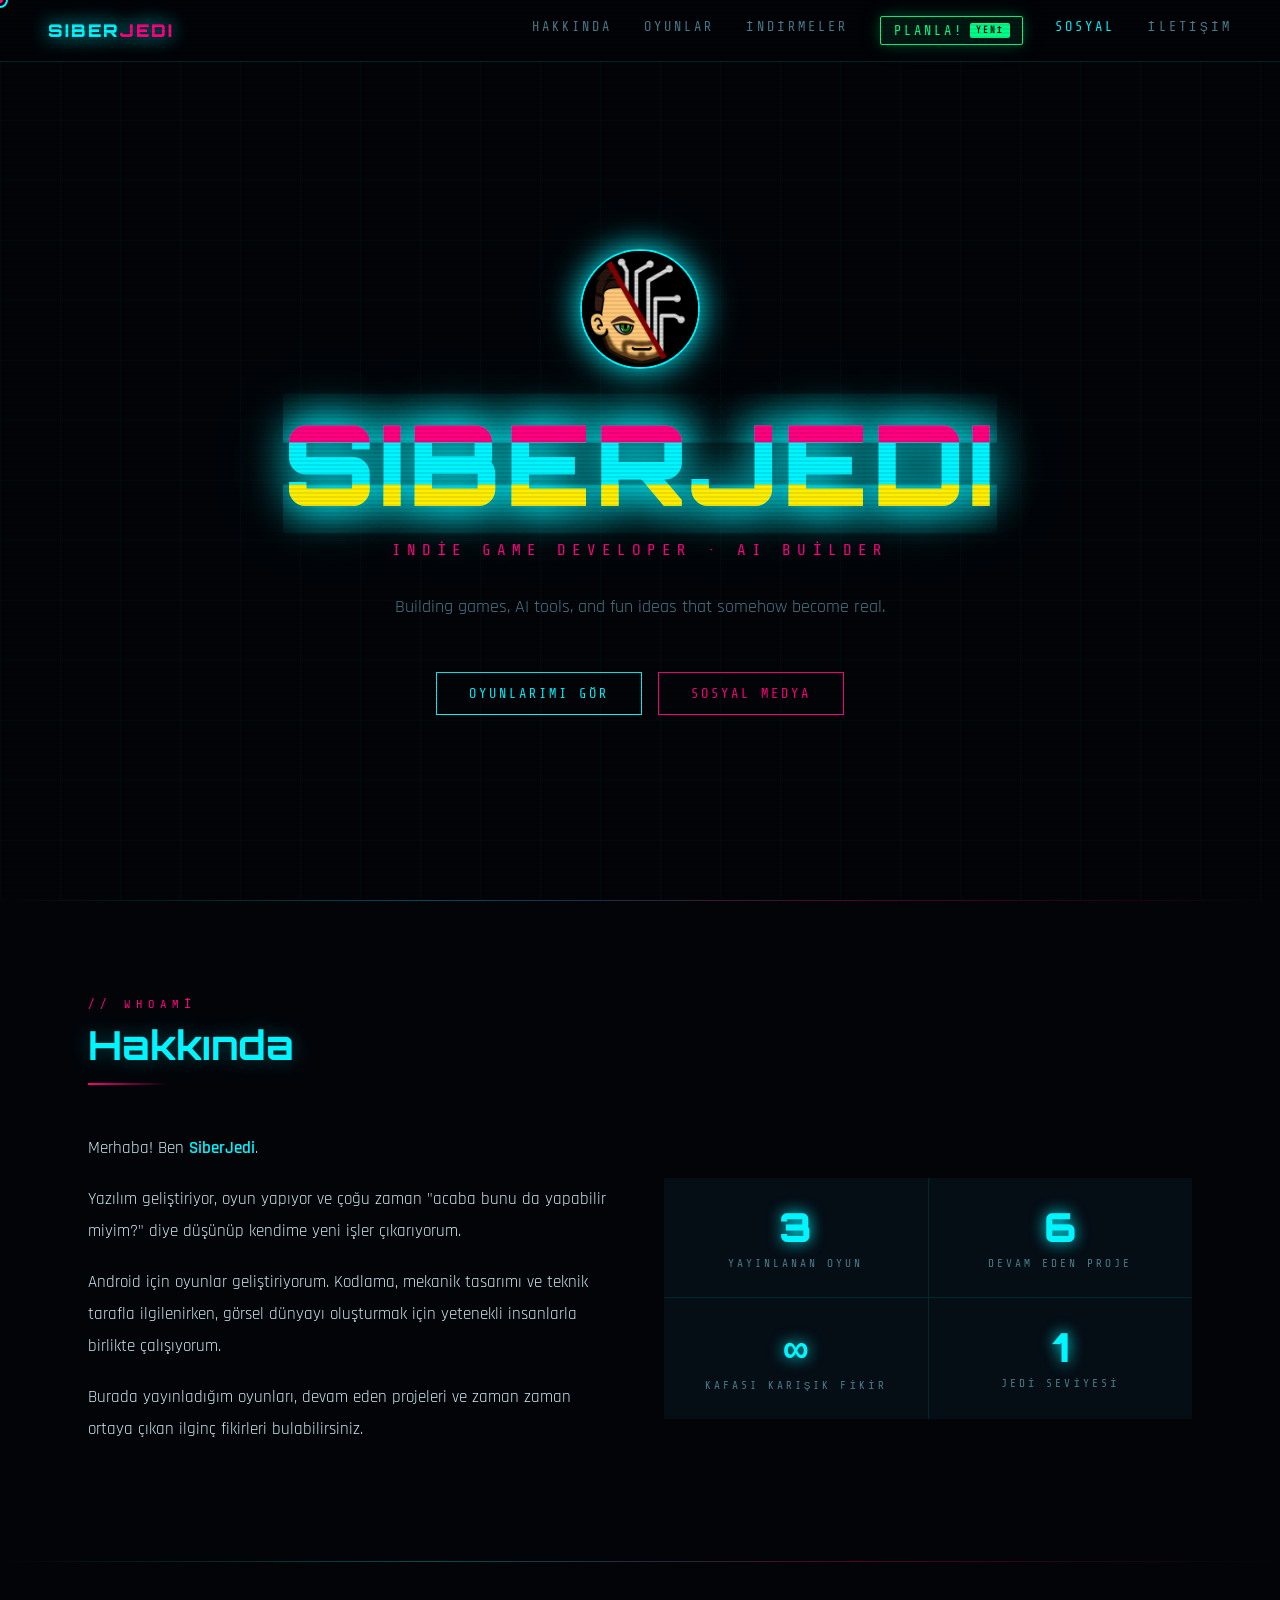
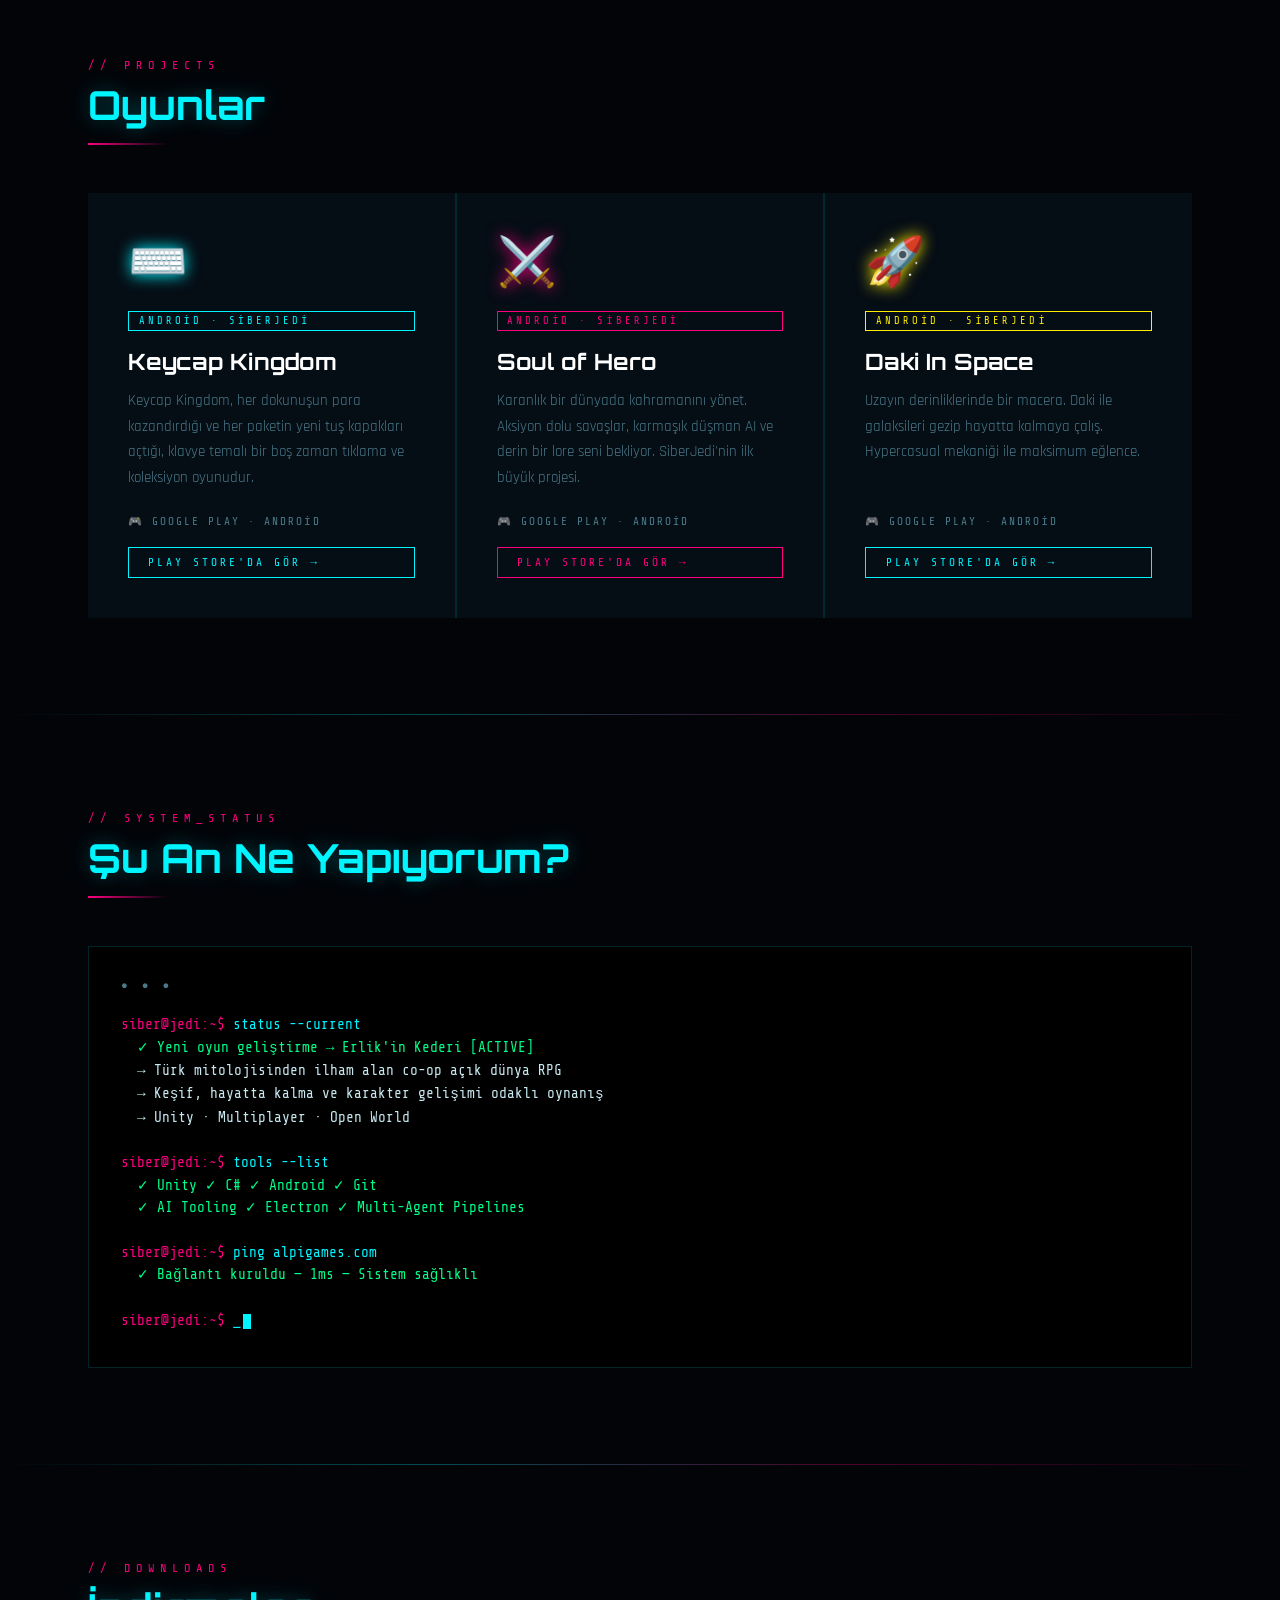
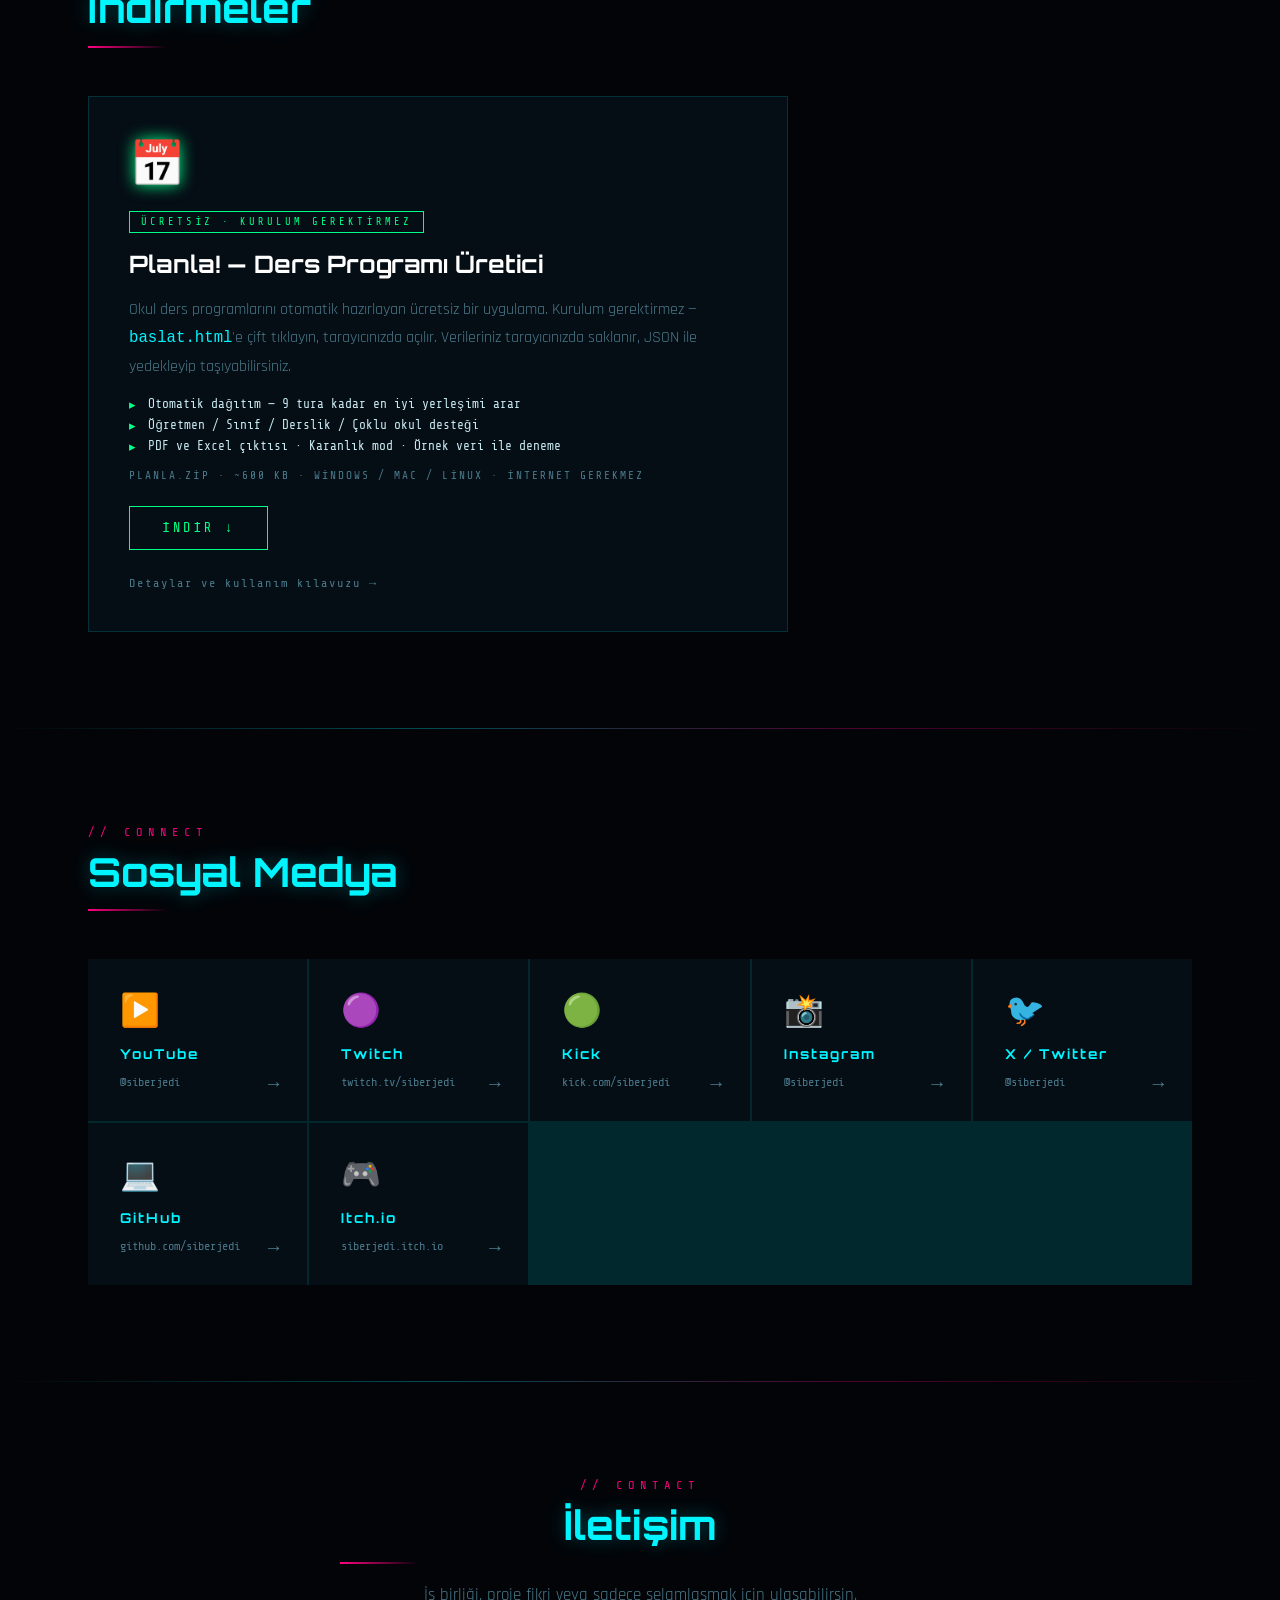
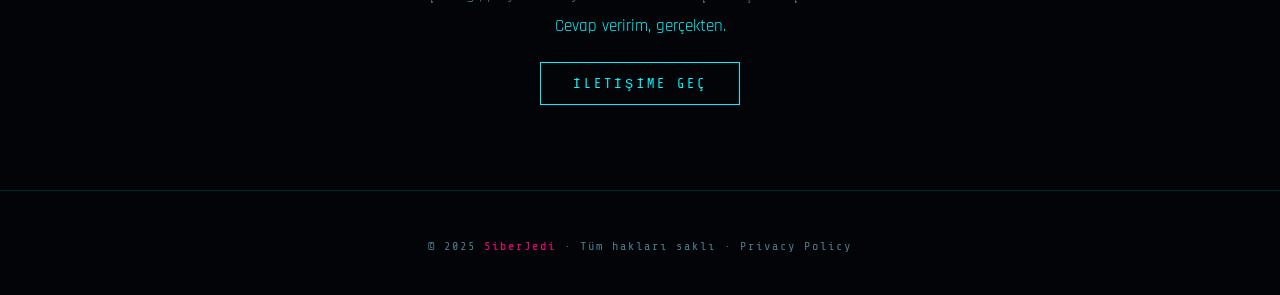
==== index.html @ 93455286 "Highlight Planla in top nav with glowing YENI badge" ====
<!DOCTYPE html>
<html lang="tr">
<head>
<meta charset="UTF-8">
<meta name="viewport" content="width=device-width, initial-scale=1.0">
<meta name="description" content="SiberJedi — Indie Game Developer. Android oyunlar: Keycap Kingdom, Soul of Hero, Daki In Space ve ücretsiz Planla! ders programı aracı. Unity, C# ve AI ile oyun geliştiriyorum.">
<meta name="keywords" content="SiberJedi, indie game dev, Android oyun, Unity, C#, Keycap Kingdom, Soul of Hero, Daki In Space, Planla ders programı, Türk oyun geliştirici">
<meta name="author" content="SiberJedi">
<meta name="robots" content="index, follow">
<meta name="theme-color" content="#020408">
<link rel="canonical" href="https://sj.siberjedi.workers.dev/">
<!-- Open Graph -->
<meta property="og:type" content="website">
<meta property="og:url" content="https://sj.siberjedi.workers.dev/">
<meta property="og:title" content="SiberJedi — Indie Game Dev">
<meta property="og:description" content="Indie oyunlar, AI araçları ve ücretsiz Planla! ders programı — Keycap Kingdom, Soul of Hero, Daki In Space.">
<meta property="og:locale" content="tr_TR">
<meta property="og:site_name" content="SiberJedi">
<!-- Twitter Card -->
<meta name="twitter:card" content="summary">
<meta name="twitter:title" content="SiberJedi — Indie Game Dev">
<meta name="twitter:description" content="Indie oyunlar, AI araçları ve ücretsiz Planla! ders programı.">
<meta name="twitter:creator" content="@siberjedi">
<title>SiberJedi — Indie Game Dev</title>
<script type="application/ld+json">
{
  "@context": "https://schema.org",
  "@type": "Person",
  "name": "SiberJedi",
  "url": "https://sj.siberjedi.workers.dev/",
  "jobTitle": "Indie Game Developer",
  "sameAs": [
    "https://www.youtube.com/@siberjedi",
    "https://x.com/siberjedi",
    "https://github.com/siberjedi",
    "https://siberjedi.itch.io",
    "https://play.google.com/store/apps/dev?id=AlpiGames"
  ]
}
</script>
<script type="application/ld+json">
{
  "@context": "https://schema.org",
  "@type": "ItemList",
  "name": "SiberJedi Oyunları",
  "itemListElement": [
    {"@type": "VideoGame", "position": 1, "name": "Keycap Kingdom", "url": "https://play.google.com/store/apps/details?id=com.SiberJedi.KeycapKingdom", "applicationCategory": "Game", "operatingSystem": "Android"},
    {"@type": "VideoGame", "position": 2, "name": "Soul of Hero", "url": "https://play.google.com/store/apps/details?id=com.AlpiGames.SoulOfHero", "applicationCategory": "Game", "operatingSystem": "Android"},
    {"@type": "VideoGame", "position": 3, "name": "Daki In Space", "url": "https://play.google.com/store/apps/details?id=com.AlpiGames.DakiUzayda", "applicationCategory": "Game", "operatingSystem": "Android"}
  ]
}
</script>
<link rel="icon" type="image/png" href="[data-uri]">
  <link rel="apple-touch-icon" href="[data-uri]">
<link rel="preconnect" href="https://fonts.googleapis.com">
<link href="https://fonts.googleapis.com/css2?family=Rajdhani:wght@300;400;600;700&family=Share+Tech+Mono&family=Orbitron:wght@400;700;900&display=swap" rel="stylesheet">
<style>
  :root {
    --bg: #020408;
    --bg2: #050d15;
    --cyan: #00f5ff;
    --pink: #ff0080;
    --yellow: #ffee00;
    --green: #00ff88;
    --dim: #0a1a2a;
    --border: rgba(0,245,255,0.15);
    --text: #c8e8f0;
    --muted: #4a7a8a;
  }

  .hero-logo {
    width: 120px; height: 120px;
    border-radius: 50%;
    border: 2px solid var(--cyan);
    box-shadow: 0 0 30px var(--cyan), 0 0 60px rgba(0,245,255,0.2);
    margin-bottom: 1.5rem;
    animation: fadeUp 1s 0.2s both;
    object-fit: cover;
  }
  * { margin: 0; padding: 0; box-sizing: border-box; }

  html { scroll-behavior: smooth; }

  body {
    background: var(--bg);
    color: var(--text);
    font-family: 'Rajdhani', sans-serif;
    overflow-x: hidden;
    cursor: none;
  }

  /* Custom cursor */
  #cursor {
    position: fixed;
    width: 16px; height: 16px;
    border: 2px solid var(--cyan);
    border-radius: 50%;
    pointer-events: none;
    z-index: 9999;
    transition: transform 0.1s, border-color 0.2s;
    transform: translate(-50%, -50%);
  }
  #cursor-trail {
    position: fixed;
    width: 6px; height: 6px;
    background: var(--pink);
    border-radius: 50%;
    pointer-events: none;
    z-index: 9998;
    transform: translate(-50%, -50%);
    transition: left 0.12s, top 0.12s;
  }

  /* Scanlines overlay */
  body::before {
    content: '';
    position: fixed;
    inset: 0;
    background: repeating-linear-gradient(
      0deg,
      transparent,
      transparent 2px,
      rgba(0,0,0,0.08) 2px,
      rgba(0,0,0,0.08) 4px
    );
    pointer-events: none;
    z-index: 1000;
  }

  /* Grid background */
  body::after {
    content: '';
    position: fixed;
    inset: 0;
    background-image:
      linear-gradient(rgba(0,245,255,0.03) 1px, transparent 1px),
      linear-gradient(90deg, rgba(0,245,255,0.03) 1px, transparent 1px);
    background-size: 60px 60px;
    pointer-events: none;
    z-index: 0;
  }

  /* NAV */
  nav {
    position: fixed;
    top: 0; left: 0; right: 0;
    z-index: 500;
    display: flex;
    justify-content: space-between;
    align-items: center;
    padding: 1rem 3rem;
    background: rgba(2,4,8,0.85);
    backdrop-filter: blur(12px);
    border-bottom: 1px solid var(--border);
  }
  .nav-logo {
    font-family: 'Orbitron', monospace;
    font-size: 1.1rem;
    font-weight: 900;
    color: var(--cyan);
    text-shadow: 0 0 20px var(--cyan);
    letter-spacing: 2px;
  }
  .nav-logo span { color: var(--pink); }
  .nav-links { display: flex; gap: 2rem; list-style: none; }
  .nav-links a {
    color: var(--muted);
    text-decoration: none;
    font-size: 0.85rem;
    letter-spacing: 3px;
    text-transform: uppercase;
    font-family: 'Share Tech Mono', monospace;
    transition: color 0.2s, text-shadow 0.2s;
  }
  .nav-links a:hover {
    color: var(--cyan);
    text-shadow: 0 0 10px var(--cyan);
  }
  .nav-planla {
    display: inline-flex;
    align-items: center;
    gap: .4rem;
    padding: .35rem .8rem;
    border: 1px solid var(--green);
    background: rgba(0,255,136,0.08);
    color: var(--green) !important;
    box-shadow: 0 0 12px rgba(0,255,136,0.25), 0 0 30px rgba(0,255,136,0.08);
    animation: planlaPulse 2.2s ease-in-out infinite;
    border-radius: 2px;
  }
  .nav-planla:hover {
    background: var(--green);
    color: var(--bg) !important;
    text-shadow: none !important;
    box-shadow: 0 0 20px var(--green);
  }
  .nav-badge {
    font-size: .55rem;
    letter-spacing: 2px;
    background: var(--green);
    color: var(--bg);
    padding: .15rem .35rem;
    border-radius: 2px;
    font-weight: 700;
  }
  @keyframes planlaPulse {
    0%,100% { box-shadow: 0 0 12px rgba(0,255,136,0.25), 0 0 30px rgba(0,255,136,0.08); }
    50% { box-shadow: 0 0 18px rgba(0,255,136,0.45), 0 0 40px rgba(0,255,136,0.15); }
  }

  /* HERO */
  #hero {
    position: relative;
    min-height: 100vh;
    display: flex;
    align-items: center;
    justify-content: center;
    flex-direction: column;
    z-index: 1;
    padding: 6rem 2rem 2rem;
    overflow: hidden;
  }

  .hero-glitch {
    font-family: 'Orbitron', monospace;
    font-size: clamp(3rem, 10vw, 7rem);
    font-weight: 900;
    color: var(--cyan);
    text-shadow: 0 0 40px var(--cyan), 0 0 80px rgba(0,245,255,0.3);
    position: relative;
    letter-spacing: 4px;
    animation: glitch 4s infinite;
  }
  .hero-glitch::before, .hero-glitch::after {
    content: attr(data-text);
    position: absolute;
    top: 0; left: 0;
    width: 100%;
  }
  .hero-glitch::before {
    color: var(--pink);
    animation: glitch-1 4s infinite;
    clip-path: polygon(0 0, 100% 0, 100% 35%, 0 35%);
  }
  .hero-glitch::after {
    color: var(--yellow);
    animation: glitch-2 4s infinite;
    clip-path: polygon(0 65%, 100% 65%, 100% 100%, 0 100%);
  }

  @keyframes glitch {
    0%, 90%, 100% { transform: translate(0); }
    91% { transform: translate(-2px, 1px); }
    93% { transform: translate(2px, -1px); }
    95% { transform: translate(-1px, 2px); }
  }
  @keyframes glitch-1 {
    0%, 89%, 100% { transform: translate(0); opacity: 0; }
    90% { transform: translate(-4px, 0); opacity: 0.7; }
    92% { transform: translate(4px, 0); opacity: 0.5; }
    94% { transform: translate(0); opacity: 0; }
  }
  @keyframes glitch-2 {
    0%, 91%, 100% { transform: translate(0); opacity: 0; }
    92% { transform: translate(3px, 0); opacity: 0.6; }
    94% { transform: translate(-3px, 0); opacity: 0.4; }
    96% { transform: translate(0); opacity: 0; }
  }

  .hero-sub {
    font-family: 'Share Tech Mono', monospace;
    font-size: clamp(0.8rem, 2vw, 1rem);
    color: var(--pink);
    letter-spacing: 6px;
    margin-top: 0.5rem;
    text-transform: uppercase;
    opacity: 0;
    animation: fadeUp 1s 0.5s forwards;
  }

  .hero-desc {
    max-width: 600px;
    text-align: center;
    font-size: 1.1rem;
    color: var(--muted);
    margin-top: 2rem;
    line-height: 1.8;
    opacity: 0;
    animation: fadeUp 1s 0.8s forwards;
  }
  .hero-desc span { color: var(--cyan); }

  .hero-cta {
    margin-top: 3rem;
    display: flex;
    gap: 1rem;
    flex-wrap: wrap;
    justify-content: center;
    opacity: 0;
    animation: fadeUp 1s 1.1s forwards;
  }

  .btn {
    font-family: 'Share Tech Mono', monospace;
    font-size: 0.85rem;
    letter-spacing: 3px;
    text-transform: uppercase;
    padding: 0.8rem 2rem;
    border: 1px solid var(--cyan);
    color: var(--cyan);
    background: transparent;
    text-decoration: none;
    cursor: none;
    position: relative;
    overflow: hidden;
    transition: color 0.3s;
  }
  .btn::before {
    content: '';
    position: absolute;
    inset: 0;
    background: var(--cyan);
    transform: scaleX(0);
    transform-origin: left;
    transition: transform 0.3s;
    z-index: -1;
  }
  .btn:hover::before { transform: scaleX(1); }
  .btn:hover { color: var(--bg); }
  .btn.pink { border-color: var(--pink); color: var(--pink); }
  .btn.pink::before { background: var(--pink); }
  .btn.pink:hover { color: var(--bg); }

  @keyframes fadeUp {
    from { opacity: 0; transform: translateY(20px); }
    to { opacity: 1; transform: translateY(0); }
  }

  /* Floating particles */
  .particles {
    position: absolute;
    inset: 0;
    overflow: hidden;
    z-index: -1;
  }
  .particle {
    position: absolute;
    width: 2px; height: 2px;
    background: var(--cyan);
    border-radius: 50%;
    animation: float linear infinite;
    opacity: 0;
  }
  @keyframes float {
    0% { transform: translateY(100vh) translateX(0); opacity: 0; }
    10% { opacity: 1; }
    90% { opacity: 1; }
    100% { transform: translateY(-10vh) translateX(40px); opacity: 0; }
  }

  /* SECTIONS */
  section {
    position: relative;
    z-index: 1;
    padding: 6rem 3rem;
    max-width: 1200px;
    margin: 0 auto;
  }

  .section-label {
    font-family: 'Share Tech Mono', monospace;
    font-size: 0.75rem;
    letter-spacing: 6px;
    color: var(--pink);
    text-transform: uppercase;
    margin-bottom: 0.5rem;
  }
  .section-title {
    font-family: 'Orbitron', monospace;
    font-size: clamp(1.5rem, 4vw, 2.5rem);
    font-weight: 700;
    color: var(--cyan);
    text-shadow: 0 0 20px rgba(0,245,255,0.3);
    margin-bottom: 3rem;
    position: relative;
  }
  .section-title::after {
    content: '';
    display: block;
    width: 80px;
    height: 2px;
    background: linear-gradient(90deg, var(--pink), transparent);
    margin-top: 0.8rem;
  }

  /* ABOUT */
  .about-grid {
    display: grid;
    grid-template-columns: 1fr 1fr;
    gap: 3rem;
    align-items: center;
  }
  .about-text { font-size: 1.05rem; line-height: 1.9; color: var(--text); }
  .about-text p { margin-bottom: 1.2rem; }
  .about-text .hl { color: var(--cyan); font-weight: 600; }
  .about-text .hl2 { color: var(--pink); }

  .about-stats {
    display: grid;
    grid-template-columns: 1fr 1fr;
    gap: 1px;
    background: var(--border);
  }
  .stat {
    background: var(--bg2);
    padding: 1.5rem;
    text-align: center;
    transition: background 0.3s;
    position: relative;
    overflow: hidden;
  }
  .stat::before {
    content: '';
    position: absolute;
    inset: 0;
    background: linear-gradient(135deg, rgba(0,245,255,0.05), transparent);
    opacity: 0;
    transition: opacity 0.3s;
  }
  .stat:hover { background: var(--dim); }
  .stat:hover::before { opacity: 1; }
  .stat-num {
    font-family: 'Orbitron', monospace;
    font-size: 2.5rem;
    font-weight: 900;
    color: var(--cyan);
    text-shadow: 0 0 15px var(--cyan);
    display: block;
  }
  .stat-label {
    font-family: 'Share Tech Mono', monospace;
    font-size: 0.7rem;
    letter-spacing: 3px;
    color: var(--muted);
    text-transform: uppercase;
    margin-top: 0.3rem;
  }

  /* GAMES */
  .games-grid {
    display: grid;
    grid-template-columns: repeat(auto-fit, minmax(320px, 1fr));
    gap: 2px;
    background: var(--border);
  }
  .game-card {
    background: var(--bg2);
    padding: 2.5rem;
    position: relative;
    overflow: hidden;
    transition: background 0.3s;
    cursor: none;
    display: flex;
    flex-direction: column;
  }
  .game-card::before {
    content: '';
    position: absolute;
    top: 0; left: 0; right: 0;
    height: 2px;
    background: var(--cyan);
    transform: scaleX(0);
    transform-origin: left;
    transition: transform 0.4s;
  }
  .game-card:nth-child(2)::before { background: var(--pink); }
  .game-card:nth-child(3)::before { background: var(--yellow); }
  .game-card:hover { background: var(--dim); }
  .game-card:hover::before { transform: scaleX(1); }

  .game-tag {
    display: inline-block;
    font-family: 'Share Tech Mono', monospace;
    font-size: 0.65rem;
    letter-spacing: 3px;
    padding: 0.2rem 0.6rem;
    border: 1px solid var(--cyan);
    color: var(--cyan);
    text-transform: uppercase;
    margin-bottom: 1rem;
  }
  .game-card:nth-child(2) .game-tag { border-color: var(--pink); color: var(--pink); }
  .game-card:nth-child(3) .game-tag { border-color: var(--yellow); color: var(--yellow); }

  .game-title {
    font-family: 'Orbitron', monospace;
    font-size: 1.4rem;
    font-weight: 700;
    color: #fff;
    margin-bottom: 0.8rem;
  }
  .game-desc { color: var(--muted); line-height: 1.7; font-size: 0.95rem; margin-bottom: 1.5rem; flex: 1; }

  .game-platform {
    font-family: 'Share Tech Mono', monospace;
    font-size: 0.7rem;
    letter-spacing: 2px;
    color: var(--muted);
    text-transform: uppercase;
    display: block;
    margin-bottom: 1.2rem;
  }
  .game-btn {
    display: inline-block;
    font-family: 'Share Tech Mono', monospace;
    font-size: 0.7rem; letter-spacing: 3px;
    text-transform: uppercase;
    padding: 0.5rem 1.2rem;
    border: 1px solid var(--cyan);
    color: var(--cyan); text-decoration: none;
    cursor: none; position: relative; overflow: hidden;
    transition: color 0.3s;
  }
  .game-btn::before {
    content: ''; position: absolute; inset: 0;
    background: var(--cyan);
    transform: scaleX(0); transform-origin: left;
    transition: transform 0.3s; z-index: -1;
  }
  .game-btn:hover::before { transform: scaleX(1); }
  .game-btn:hover { color: var(--bg); }
  .game-card:nth-child(2) .game-btn { border-color: var(--pink); color: var(--pink); }
  .game-card:nth-child(2) .game-btn::before { background: var(--pink); }
  .game-card:nth-child(2) .game-btn:hover { color: var(--bg); }

  .game-icon {
    font-size: 3rem;
    margin-bottom: 1rem;
    display: block;
    filter: drop-shadow(0 0 8px var(--cyan));
  }
  .game-card:nth-child(2) .game-icon { filter: drop-shadow(0 0 8px var(--pink)); }
  .game-card:nth-child(3) .game-icon { filter: drop-shadow(0 0 8px var(--yellow)); }

  /* SOCIAL */
  .social-grid {
    display: grid;
    grid-template-columns: repeat(auto-fit, minmax(200px, 1fr));
    gap: 2px;
    background: var(--border);
  }
  .social-card {
    background: var(--bg2);
    padding: 2rem;
    display: flex;
    flex-direction: column;
    align-items: flex-start;
    gap: 0.8rem;
    transition: background 0.3s, transform 0.2s;
    cursor: none;
    text-decoration: none;
    position: relative;
    overflow: hidden;
  }
  .social-card::after {
    content: '→';
    position: absolute;
    right: 1.5rem; bottom: 1.5rem;
    font-size: 1.2rem;
    color: var(--muted);
    transition: color 0.3s, transform 0.3s;
  }
  .social-card:hover { background: var(--dim); }
  .social-card:hover::after { color: var(--cyan); transform: translate(4px, -4px); }

  .social-icon { font-size: 2rem; }
  .social-name {
    font-family: 'Orbitron', monospace;
    font-size: 0.85rem;
    font-weight: 700;
    color: var(--cyan);
    letter-spacing: 2px;
  }
  .social-handle {
    font-family: 'Share Tech Mono', monospace;
    font-size: 0.75rem;
    color: var(--muted);
  }

  /* TERMINAL SECTION */
  .terminal {
    background: #000;
    border: 1px solid var(--border);
    padding: 2rem;
    font-family: 'Share Tech Mono', monospace;
    font-size: 0.9rem;
    position: relative;
    overflow: hidden;
  }
  .terminal::before {
    content: '● ● ●';
    display: block;
    color: var(--muted);
    margin-bottom: 1.5rem;
    font-size: 0.7rem;
    letter-spacing: 4px;
  }
  .t-line { margin-bottom: 0.4rem; }
  .t-prompt { color: var(--pink); }
  .t-cmd { color: var(--cyan); }
  .t-out { color: var(--text); padding-left: 1rem; }
  .t-out.green { color: var(--green); }
  .t-cursor {
    display: inline-block;
    width: 8px; height: 1em;
    background: var(--cyan);
    vertical-align: middle;
    animation: blink 1s step-end infinite;
    margin-left: 2px;
  }
  @keyframes blink {
    0%, 100% { opacity: 1; }
    50% { opacity: 0; }
  }

  /* FOOTER */
  footer {
    position: relative;
    z-index: 1;
    text-align: center;
    padding: 3rem;
    border-top: 1px solid var(--border);
    font-family: 'Share Tech Mono', monospace;
    font-size: 0.75rem;
    color: var(--muted);
    letter-spacing: 2px;
  }
  footer span { color: var(--pink); }

  /* Responsive */
  @media (max-width: 768px) {
    nav { padding: 1rem 1.5rem; }
    .nav-links { display: none; }
    section { padding: 4rem 1.5rem; }
    .about-grid { grid-template-columns: 1fr; }
    .hero-glitch { letter-spacing: 2px; }
  }

  /* Scroll reveal */
  .reveal {
    opacity: 0;
    transform: translateY(30px);
    transition: opacity 0.7s, transform 0.7s;
  }
  .reveal.visible {
    opacity: 1;
    transform: translateY(0);
  }

  /* Glow line separator */
  .glow-sep {
    width: 100%;
    height: 1px;
    background: linear-gradient(90deg, transparent, var(--cyan), var(--pink), transparent);
    margin: 0;
    opacity: 0.3;
  }
  .hero-logo { width: 120px; height: 120px; border-radius: 50%; border: 2px solid var(--cyan); box-shadow: 0 0 30px var(--cyan), 0 0 60px rgba(0,245,255,0.2); margin-bottom: 1.5rem; animation: fadeUp 1s 0.2s both; }

  /* DOWNLOADS */
  .downloads-grid {
    display: grid;
    gap: 2rem;
    max-width: 700px;
  }
  .download-card {
    background: var(--bg2);
    border: 1px solid var(--border);
    padding: 2.5rem;
    position: relative;
    overflow: hidden;
    display: flex;
    flex-direction: column;
    gap: 1rem;
  }
  .download-card::before {
    content: '';
    position: absolute;
    top: 0; left: 0; right: 0;
    height: 2px;
    background: linear-gradient(90deg, var(--green), var(--cyan));
    transform: scaleX(0);
    transform-origin: left;
    transition: transform 0.4s;
  }
  .download-card:hover::before { transform: scaleX(1); }
  .download-card:hover { background: var(--dim); }
  .download-icon { font-size: 2.8rem; filter: drop-shadow(0 0 8px var(--green)); }
  .download-tag {
    display: inline-block;
    font-family: 'Share Tech Mono', monospace;
    font-size: 0.65rem;
    letter-spacing: 3px;
    padding: 0.25rem 0.7rem;
    border: 1px solid var(--green);
    color: var(--green);
    text-transform: uppercase;
    align-self: flex-start;
  }
  .download-title {
    font-family: 'Orbitron', monospace;
    font-size: 1.5rem;
    font-weight: 700;
    color: #fff;
  }
  .download-desc { color: var(--muted); line-height: 1.8; font-size: 0.98rem; }
  .download-features { list-style: none; display: flex; flex-direction: column; gap: 0.4rem; }
  .download-features li {
    font-family: 'Share Tech Mono', monospace;
    font-size: 0.8rem;
    color: var(--text);
    padding-left: 1.2rem;
    position: relative;
  }
  .download-features li::before {
    content: '▸';
    position: absolute;
    left: 0;
    color: var(--green);
  }
  .download-meta {
    font-family: 'Share Tech Mono', monospace;
    font-size: 0.7rem;
    letter-spacing: 2px;
    color: var(--muted);
    text-transform: uppercase;
  }
  .download-btn {
    align-self: flex-start;
    font-family: 'Share Tech Mono', monospace;
    font-size: 0.85rem;
    letter-spacing: 3px;
    text-transform: uppercase;
    padding: 0.8rem 2rem;
    border: 1px solid var(--green);
    color: var(--green);
    text-decoration: none;
    cursor: none;
    position: relative;
    overflow: hidden;
    transition: color 0.3s;
    z-index: 0;
    margin-top: 0.5rem;
  }
  .download-btn::before {
    content: '';
    position: absolute;
    inset: 0;
    background: var(--green);
    transform: scaleX(0);
    transform-origin: left;
    transition: transform 0.3s;
    z-index: -1;
  }
  .download-btn:hover::before { transform: scaleX(1); }
  .download-btn:hover { color: var(--bg); }
</style>
</head>
<body>

<div id="cursor"></div>
<div id="cursor-trail"></div>

<nav>
  <div class="nav-logo">SIBER<span>JEDI</span></div>
  <ul class="nav-links">
    <li><a href="#hakkinda">Hakkında</a></li>
    <li><a href="#oyunlar">Oyunlar</a></li>
    <li><a href="#indirmeler">İndirmeler</a></li>
    <li><a href="planla.html" class="nav-planla">Planla! <span class="nav-badge">YENİ</span></a></li>
    <li><a href="#sosyal">Sosyal</a></li>
    <li><a href="#iletisim">İletişim</a></li>
  </ul>
</nav>

<div id="hero">
  <div class="particles" id="particles"></div>

  <img src="[data-uri]" class="hero-logo" alt="SiberJedi Logo">
  <h1 class="hero-glitch" data-text="SIBERJEDI">SIBERJEDI</h1>
  <p class="hero-sub">Indie Game Developer · AI Builder</p>
  <p class="hero-desc">
    Building games, AI tools, and fun ideas that somehow become real.
  </p>
  <div class="hero-cta">
    <a href="#oyunlar" class="btn">Oyunlarımı Gör</a>
    <a href="#sosyal" class="btn pink">Sosyal Medya</a>
  </div>
</div>

<div class="glow-sep"></div>

<!-- ABOUT -->
<section id="hakkinda">
  <div class="reveal">
    <p class="section-label">// whoami</p>
    <h2 class="section-title">Hakkında</h2>
  </div>
  <div class="about-grid">
    <div class="about-text reveal">
      <p>Merhaba! Ben <span class="hl">SiberJedi</span>.</p>
      <p>Yazılım geliştiriyor, oyun yapıyor ve çoğu zaman "acaba bunu da yapabilir miyim?" diye düşünüp kendime yeni işler çıkarıyorum.</p>
      <p>Android için oyunlar geliştiriyorum. Kodlama, mekanik tasarımı ve teknik tarafla ilgilenirken, görsel dünyayı oluşturmak için yetenekli insanlarla birlikte çalışıyorum.</p>
      <p>Burada yayınladığım oyunları, devam eden projeleri ve zaman zaman ortaya çıkan ilginç fikirleri bulabilirsiniz.</p>
    </div>
    <div class="about-stats reveal">
      <div class="stat">
        <span class="stat-num">3</span>
        <span class="stat-label">Yayınlanan Oyun</span>
      </div>
      <div class="stat">
        <span class="stat-num">6</span>
        <span class="stat-label">Devam Eden Proje</span>
      </div>
      <div class="stat">
        <span class="stat-num">∞</span>
        <span class="stat-label">Kafası Karışık Fikir</span>
      </div>
      <div class="stat">
        <span class="stat-num">01</span>
        <span class="stat-label">Jedi Seviyesi</span>
      </div>
    </div>
  </div>
</section>

<div class="glow-sep"></div>

<!-- GAMES -->
<section id="oyunlar">
  <div class="reveal">
    <p class="section-label">// projects</p>
    <h2 class="section-title">Oyunlar</h2>
  </div>
  <div class="games-grid reveal">
    <div class="game-card">
      <span class="game-icon">⌨️</span>
      <div class="game-tag">Android · SiberJedi</div>
      <h3 class="game-title">Keycap Kingdom</h3>
      <p class="game-desc">Keycap Kingdom, her dokunuşun para kazandırdığı ve her paketin yeni tuş kapakları açtığı, klavye temalı bir boş zaman tıklama ve koleksiyon oyunudur.</p>
      <span class="game-platform">🎮 Google Play · Android</span>
      <a href="https://play.google.com/store/apps/details?id=com.SiberJedi.KeycapKingdom" target="_blank" class="game-btn">Play Store'da Gör →</a>
    </div>
    <div class="game-card">
      <span class="game-icon">⚔️</span>
      <div class="game-tag">Android · SiberJedi</div>
      <h3 class="game-title">Soul of Hero</h3>
      <p class="game-desc">Karanlık bir dünyada kahramanını yönet. Aksiyon dolu savaşlar, karmaşık düşman AI ve derin bir lore seni bekliyor. SiberJedi'nin ilk büyük projesi.</p>
      <span class="game-platform">🎮 Google Play · Android</span>
      <a href="https://play.google.com/store/apps/details?id=com.AlpiGames.SoulOfHero" target="_blank" class="game-btn">Play Store'da Gör →</a>
    </div>
    <div class="game-card">
      <span class="game-icon">🚀</span>
      <div class="game-tag">Android · SiberJedi</div>
      <h3 class="game-title">Daki In Space</h3>
      <p class="game-desc">Uzayın derinliklerinde bir macera. Daki ile galaksileri gezip hayatta kalmaya çalış. Hypercasual mekaniği ile maksimum eğlence.</p>
      <span class="game-platform">🎮 Google Play · Android</span>
      <a href="https://play.google.com/store/apps/details?id=com.AlpiGames.DakiUzayda" target="_blank" class="game-btn">Play Store'da Gör →</a>
    </div>
  </div>
</section>

<div class="glow-sep"></div>

<!-- TERMINAL -->
<section id="terminal-section">
  <div class="reveal">
    <p class="section-label">// system_status</p>
    <h2 class="section-title">Şu An Ne Yapıyorum?</h2>
  </div>
  <div class="terminal reveal">
    <div class="t-line"><span class="t-prompt">siber@jedi:~$</span> <span class="t-cmd">status --current</span></div>
    <div class="t-line t-out green">✓ Yeni oyun geliştirme → Erlik'in Kederi [ACTIVE]</div>
    <div class="t-line t-out">  → Türk mitolojisinden ilham alan co-op açık dünya RPG</div>
    <div class="t-line t-out">  → Keşif, hayatta kalma ve karakter gelişimi odaklı oynanış</div>
    <div class="t-line t-out">  → Unity · Multiplayer · Open World</div>
    <div class="t-line"><br></div>
    <div class="t-line"><span class="t-prompt">siber@jedi:~$</span> <span class="t-cmd">tools --list</span></div>
    <div class="t-line t-out green">✓ Unity  ✓ C#  ✓ Android  ✓ Git</div>
    <div class="t-line t-out green">✓ AI Tooling  ✓ Electron  ✓ Multi-Agent Pipelines</div>
    <div class="t-line"><br></div>
    <div class="t-line"><span class="t-prompt">siber@jedi:~$</span> <span class="t-cmd">ping alpigames.com</span></div>
    <div class="t-line t-out green">✓ Bağlantı kuruldu — 1ms — Sistem sağlıklı</div>
    <div class="t-line"><br></div>
    <div class="t-line"><span class="t-prompt">siber@jedi:~$</span> <span class="t-cmd">_<span class="t-cursor"></span></span></div>
  </div>
</section>

<div class="glow-sep"></div>

<!-- DOWNLOADS -->
<section id="indirmeler">
  <div class="reveal">
    <p class="section-label">// downloads</p>
    <h2 class="section-title">İndirmeler</h2>
  </div>
  <div class="downloads-grid reveal">
    <div class="download-card">
      <span class="download-icon">📅</span>
      <div class="download-tag">Ücretsiz · Kurulum Gerektirmez</div>
      <h3 class="download-title">Planla! — Ders Programı Üretici</h3>
      <p class="download-desc">Okul ders programlarını otomatik hazırlayan ücretsiz bir uygulama. Kurulum gerektirmez — <code style="color:var(--cyan)">baslat.html</code>'e çift tıklayın, tarayıcınızda açılır. Verileriniz tarayıcınızda saklanır, JSON ile yedekleyip taşıyabilirsiniz.</p>
      <ul class="download-features">
        <li>Otomatik dağıtım — 9 tura kadar en iyi yerleşimi arar</li>
        <li>Öğretmen / Sınıf / Derslik / Çoklu okul desteği</li>
        <li>PDF ve Excel çıktısı · Karanlık mod · Örnek veri ile deneme</li>
      </ul>
      <span class="download-meta">Planla.zip · ~600 KB · Windows / Mac / Linux · İnternet gerekmez</span>
      <a href="downloads/Planla.zip" download class="download-btn">İndir ↓</a>
      <a href="planla.html" style="font-family:'Share Tech Mono',monospace;font-size:.75rem;letter-spacing:2px;color:var(--muted);text-decoration:none;margin-top:.6rem;display:inline-block">Detaylar ve kullanım kılavuzu →</a>
    </div>
  </div>
</section>

<div class="glow-sep"></div>

<!-- SOCIAL -->
<section id="sosyal">
  <div class="reveal">
    <p class="section-label">// connect</p>
    <h2 class="section-title">Sosyal Medya</h2>
  </div>
  <div class="social-grid reveal">
    <a href="https://www.youtube.com/@siberjedi" target="_blank" class="social-card">
      <span class="social-icon">▶️</span>
      <span class="social-name">YouTube</span>
      <span class="social-handle">@siberjedi</span>
    </a>
    <a href="https://www.twitch.tv/siberjedi" target="_blank" class="social-card">
      <span class="social-icon">🟣</span>
      <span class="social-name">Twitch</span>
      <span class="social-handle">twitch.tv/siberjedi</span>
    </a>
    <a href="https://www.kick.com/siberjedi" target="_blank" class="social-card">
      <span class="social-icon">🟢</span>
      <span class="social-name">Kick</span>
      <span class="social-handle">kick.com/siberjedi</span>
    </a>
    <a href="https://www.instagram.com/siberjedi" target="_blank" class="social-card">
      <span class="social-icon">📸</span>
      <span class="social-name">Instagram</span>
      <span class="social-handle">@siberjedi</span>
    </a>
    <a href="https://x.com/siberjedi" target="_blank" class="social-card">
      <span class="social-icon">🐦</span>
      <span class="social-name">X / Twitter</span>
      <span class="social-handle">@siberjedi</span>
    </a>
    <a href="https://github.com/siberjedi" target="_blank" class="social-card">
      <span class="social-icon">💻</span>
      <span class="social-name">GitHub</span>
      <span class="social-handle">github.com/siberjedi</span>
    </a>
    <a href="https://siberjedi.itch.io" target="_blank" class="social-card">
      <span class="social-icon">🎮</span>
      <span class="social-name">Itch.io</span>
      <span class="social-handle">siberjedi.itch.io</span>
    </a>
  </div>
</section>

<div class="glow-sep"></div>

<!-- CONTACT -->
<section id="iletisim">
  <div class="reveal" style="text-align:center; max-width: 600px; margin: 0 auto;">
    <p class="section-label" style="text-align:center">// contact</p>
    <h2 class="section-title" style="text-align:center; margin-bottom:1rem">İletişim</h2>
    <p style="color:var(--muted); line-height:1.8; margin-bottom:2rem; font-size:1.05rem;">
      İş birliği, proje fikri veya sadece selamlaşmak için ulaşabilirsin.<br>
      <span style="color:var(--cyan)">Cevap veririm, gerçekten.</span>
    </p>
    <a href="mailto:siberjedi@gmail.com" class="btn">İletişime Geç</a>
  </div>
</section>

<footer>
  <p>© 2025 <span>SiberJedi</span> · Tüm hakları saklı · <a href="privacy-policy.html" style="color:var(--muted);text-decoration:none;transition:color 0.2s" onmouseover="this.style.color='var(--cyan)'" onmouseout="this.style.color='var(--muted)'">Privacy Policy</a></p>
</footer>

<script>
  // Custom cursor
  const cursor = document.getElementById('cursor');
  const trail = document.getElementById('cursor-trail');
  document.addEventListener('mousemove', e => {
    cursor.style.left = e.clientX + 'px';
    cursor.style.top = e.clientY + 'px';
    setTimeout(() => {
      trail.style.left = e.clientX + 'px';
      trail.style.top = e.clientY + 'px';
    }, 80);
  });
  document.querySelectorAll('a, button, .game-card, .social-card, .stat, .download-card, .download-btn').forEach(el => {
    el.addEventListener('mouseenter', () => {
      cursor.style.transform = 'translate(-50%, -50%) scale(2)';
      cursor.style.borderColor = 'var(--pink)';
    });
    el.addEventListener('mouseleave', () => {
      cursor.style.transform = 'translate(-50%, -50%) scale(1)';
      cursor.style.borderColor = 'var(--cyan)';
    });
  });

  // Particles
  const container = document.getElementById('particles');
  for (let i = 0; i < 30; i++) {
    const p = document.createElement('div');
    p.className = 'particle';
    p.style.left = Math.random() * 100 + '%';
    p.style.animationDuration = (8 + Math.random() * 12) + 's';
    p.style.animationDelay = (Math.random() * 10) + 's';
    p.style.width = p.style.height = (Math.random() > 0.7 ? 3 : 2) + 'px';
    if (Math.random() > 0.6) p.style.background = 'var(--pink)';
    container.appendChild(p);
  }

  // Scroll reveal
  const reveals = document.querySelectorAll('.reveal');
  const observer = new IntersectionObserver(entries => {
    entries.forEach(e => {
      if (e.isIntersecting) {
        e.target.classList.add('visible');
        observer.unobserve(e.target);
      }
    });
  }, { threshold: 0.1 });
  reveals.forEach(el => observer.observe(el));

  // Stat counter animation
  const stats = document.querySelectorAll('.stat-num');
  const statObserver = new IntersectionObserver(entries => {
    entries.forEach(e => {
      if (e.isIntersecting) {
        const el = e.target;
        const val = el.textContent;
        if (!isNaN(parseInt(val))) {
          const target = parseInt(val);
          let cur = 0;
          const step = Math.max(1, Math.floor(target / 30));
          const timer = setInterval(() => {
            cur = Math.min(cur + step, target);
            el.textContent = cur;
            if (cur >= target) clearInterval(timer);
          }, 40);
        }
        statObserver.unobserve(el);
      }
    });
  }, { threshold: 0.5 });
  stats.forEach(el => statObserver.observe(el));

  // Nav active states on scroll
  const sections = document.querySelectorAll('section[id]');
  window.addEventListener('scroll', () => {
    const pos = window.scrollY + 100;
    sections.forEach(s => {
      if (pos >= s.offsetTop && pos < s.offsetTop + s.offsetHeight) {
        document.querySelectorAll('.nav-links a').forEach(a => {
          a.style.color = '';
          if (a.getAttribute('href') === '#' + s.id) {
            a.style.color = 'var(--cyan)';
          }
        });
      }
    });
  });
</script>
</body>
</html>
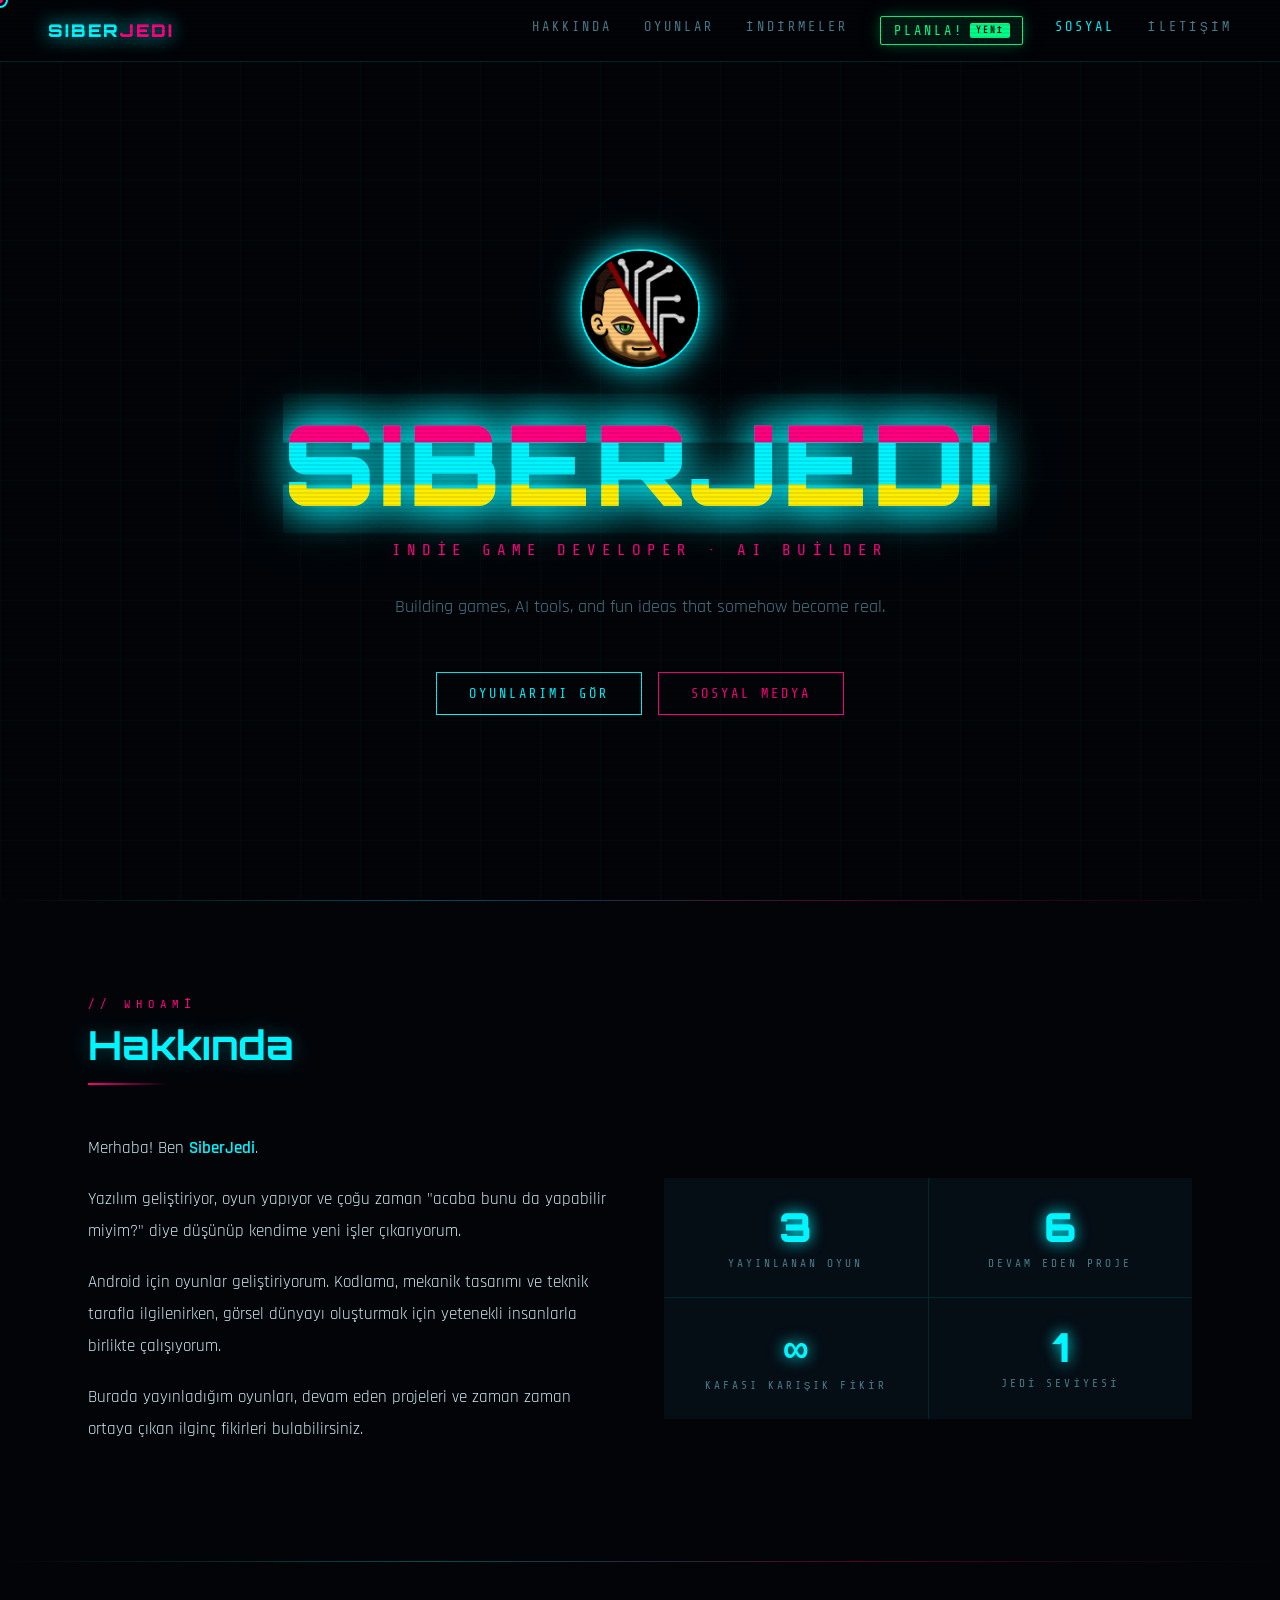
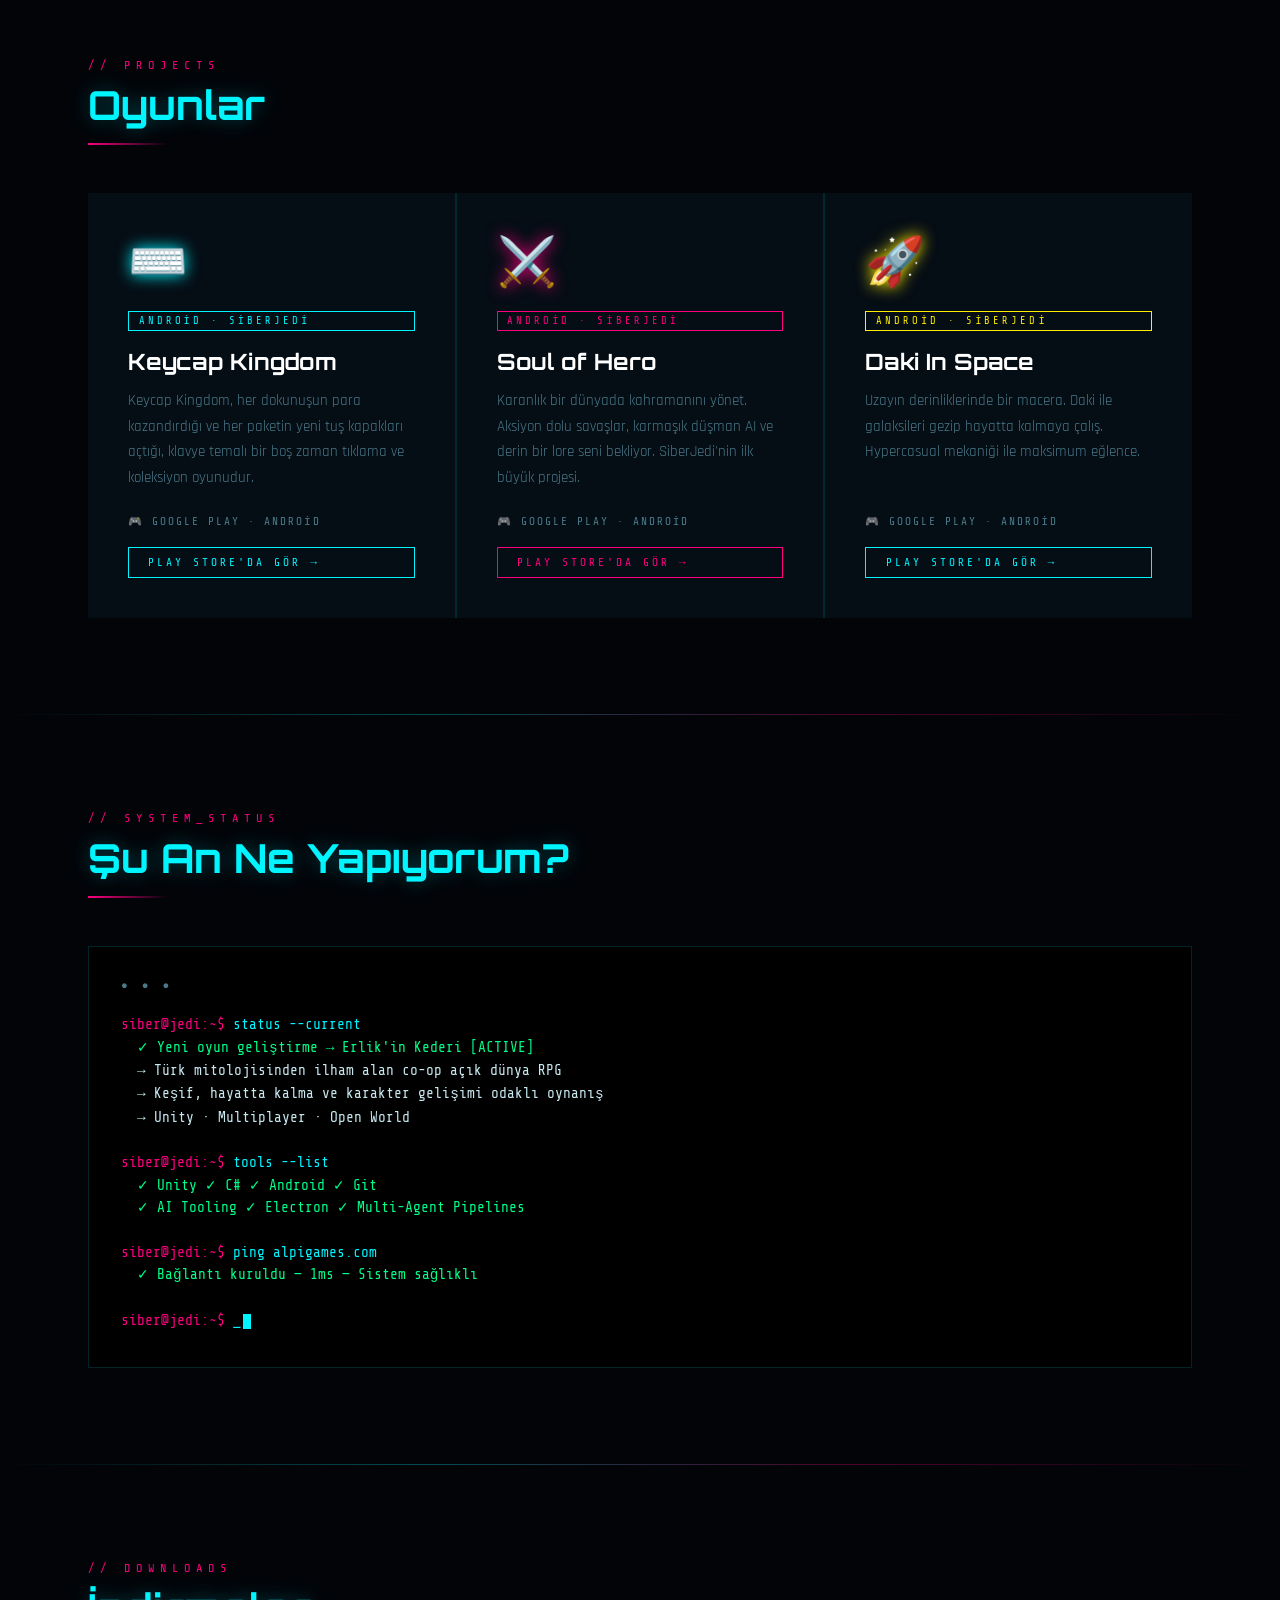
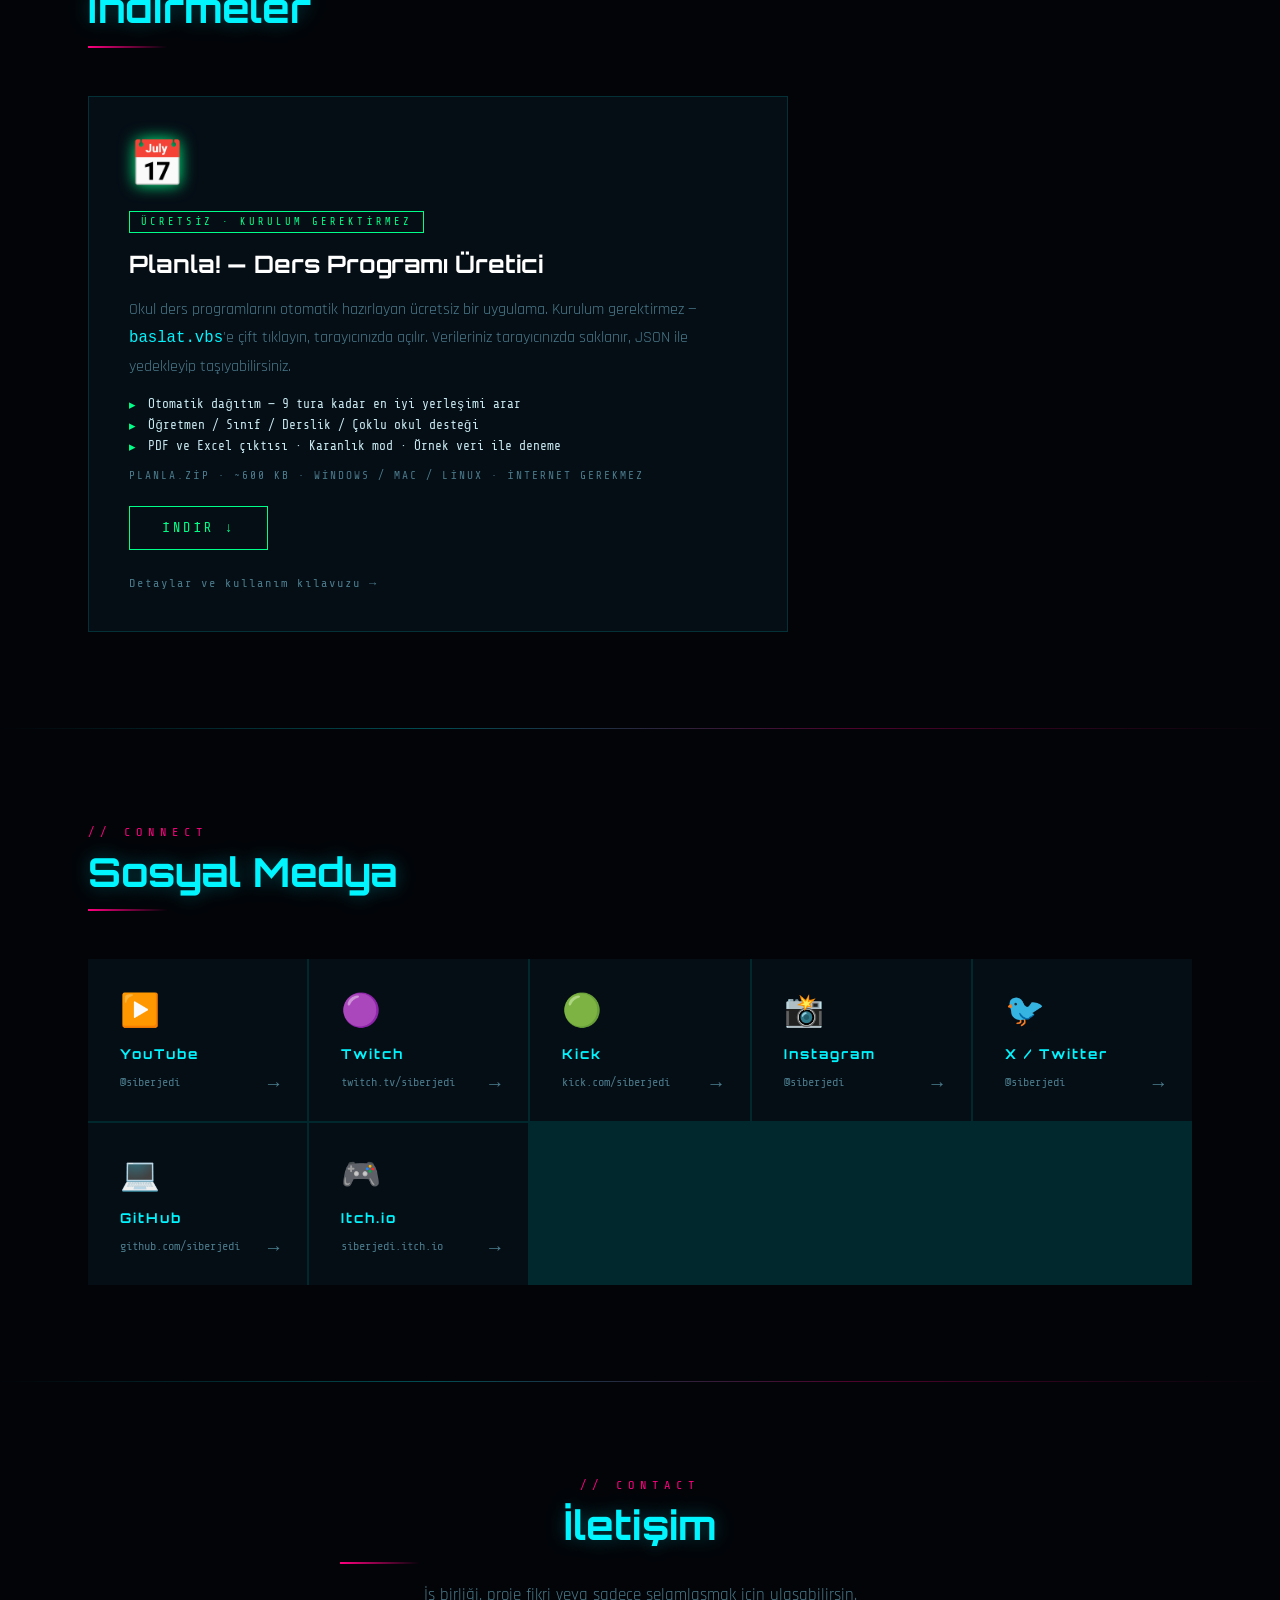
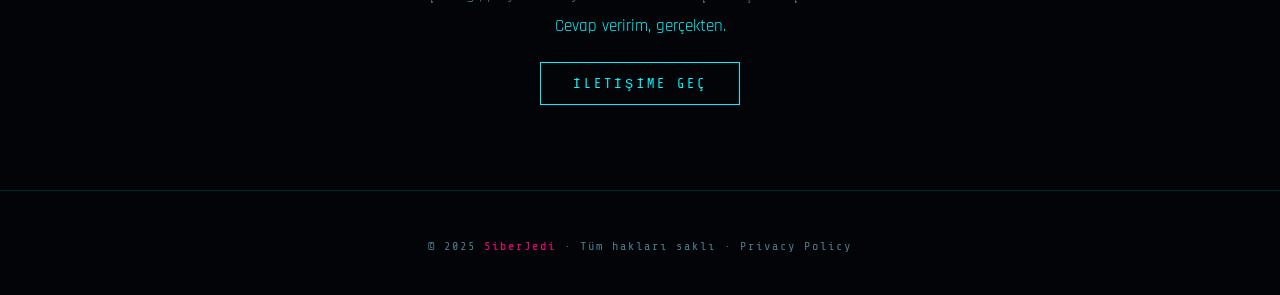
==== commit 20640561: "Planla: yeni surumu yayinla (tam dagitim yapan cozucu) + giris noktasi baslat.vbs Sitedeki paket 19 " ====
--- a/index.html
+++ b/index.html
@@ -637,10 +637,14 @@
   }
   footer span { color: var(--pink); }
 
+  .nav-toggle{display:none;background:transparent;border:1px solid var(--border);color:var(--cyan);font-size:1.4rem;padding:.3rem .6rem;cursor:none}
   /* Responsive */
   @media (max-width: 768px) {
-    nav { padding: 1rem 1.5rem; }
-    .nav-links { display: none; }
+    nav { padding: 1rem 1.5rem; flex-wrap:wrap; }
+    .nav-toggle{display:block}
+    .nav-links { display: none; position:absolute; top:100%; left:0; right:0; flex-direction:column; background:rgba(2,4,8,0.96); border-top:1px solid var(--border); padding:1rem 1.5rem; gap:1rem; }
+    .nav-links.open { display: flex; }
+    .nav-links .nav-planla{justify-content:center}
     section { padding: 4rem 1.5rem; }
     .about-grid { grid-template-columns: 1fr; }
     .hero-glitch { letter-spacing: 2px; }
@@ -773,7 +777,7 @@
 
 <nav>
   <div class="nav-logo">SIBER<span>JEDI</span></div>
-  <ul class="nav-links">
+  <ul class="nav-links" id="nav-links">
     <li><a href="#hakkinda">Hakkında</a></li>
     <li><a href="#oyunlar">Oyunlar</a></li>
     <li><a href="#indirmeler">İndirmeler</a></li>
@@ -781,6 +785,7 @@
     <li><a href="#sosyal">Sosyal</a></li>
     <li><a href="#iletisim">İletişim</a></li>
   </ul>
+  <button class="nav-toggle" id="nav-toggle" aria-label="Menü">☰</button>
 </nav>
 
 <div id="hero">
@@ -909,7 +914,7 @@
       <span class="download-icon">📅</span>
       <div class="download-tag">Ücretsiz · Kurulum Gerektirmez</div>
       <h3 class="download-title">Planla! — Ders Programı Üretici</h3>
-      <p class="download-desc">Okul ders programlarını otomatik hazırlayan ücretsiz bir uygulama. Kurulum gerektirmez — <code style="color:var(--cyan)">baslat.html</code>'e çift tıklayın, tarayıcınızda açılır. Verileriniz tarayıcınızda saklanır, JSON ile yedekleyip taşıyabilirsiniz.</p>
+      <p class="download-desc">Okul ders programlarını otomatik hazırlayan ücretsiz bir uygulama. Kurulum gerektirmez — <code style="color:var(--cyan)">baslat.vbs</code>'e çift tıklayın, tarayıcınızda açılır. Verileriniz tarayıcınızda saklanır, JSON ile yedekleyip taşıyabilirsiniz.</p>
       <ul class="download-features">
         <li>Otomatik dağıtım — 9 tura kadar en iyi yerleşimi arar</li>
         <li>Öğretmen / Sınıf / Derslik / Çoklu okul desteği</li>
@@ -1074,6 +1079,15 @@
       }
     });
   });
+
+  // Mobile nav toggle
+  (() => {
+    const btn = document.getElementById('nav-toggle');
+    const links = document.getElementById('nav-links');
+    if (!btn || !links) return;
+    btn.addEventListener('click', () => links.classList.toggle('open'));
+    links.querySelectorAll('a').forEach(a => a.addEventListener('click', () => links.classList.remove('open')));
+  })();
 </script>
 </body>
 </html>
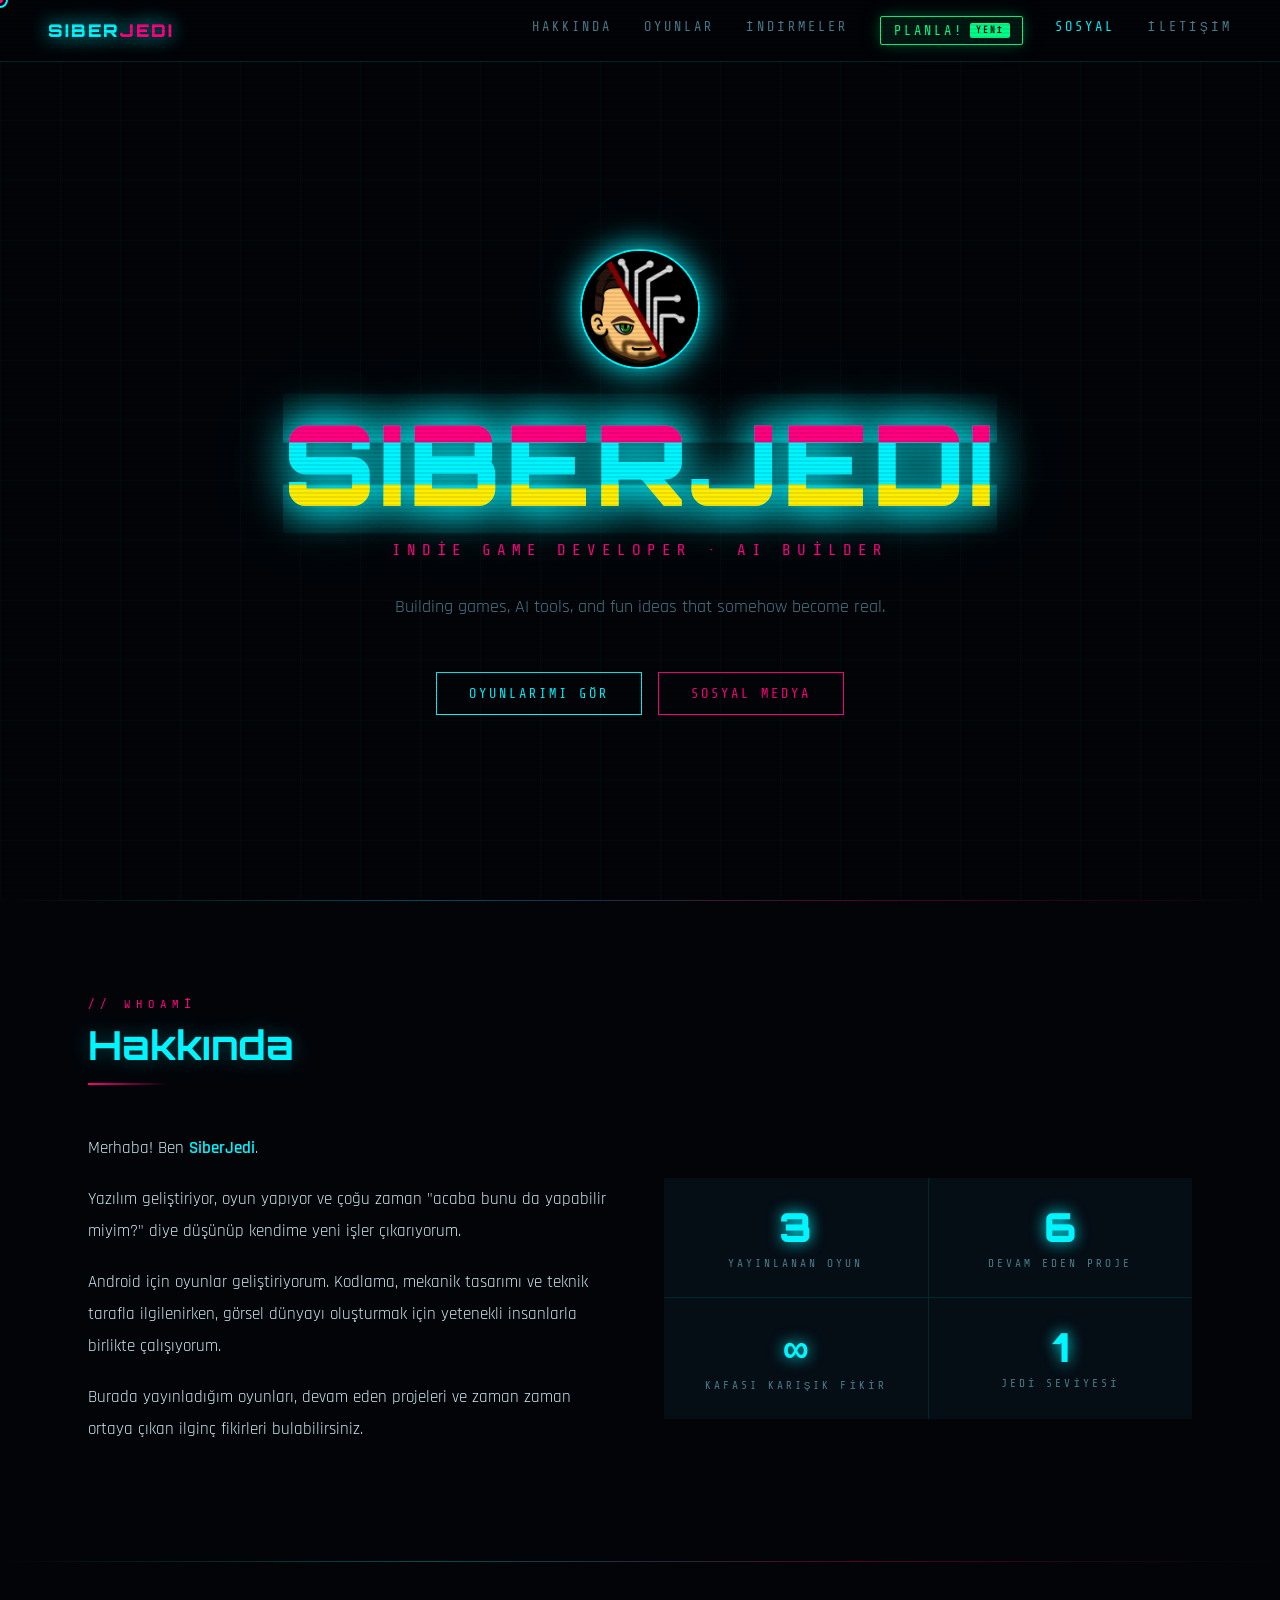
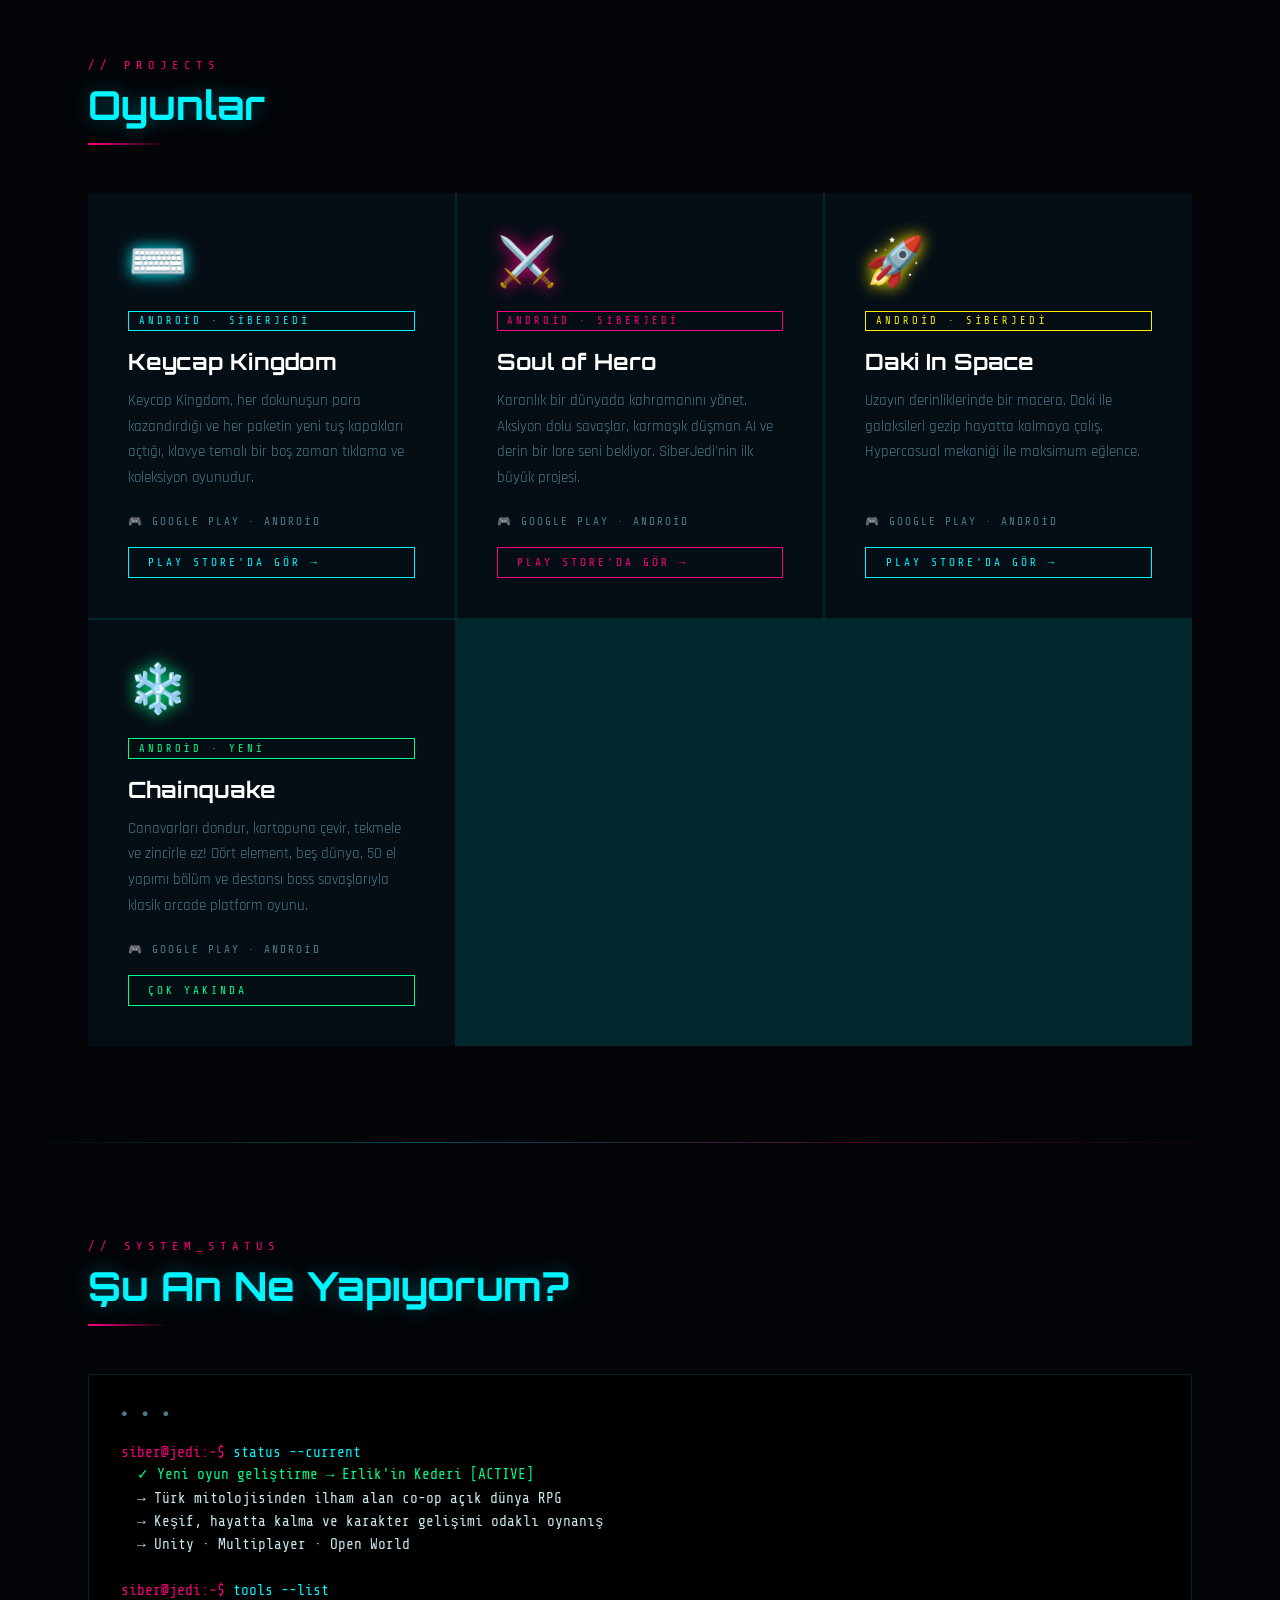
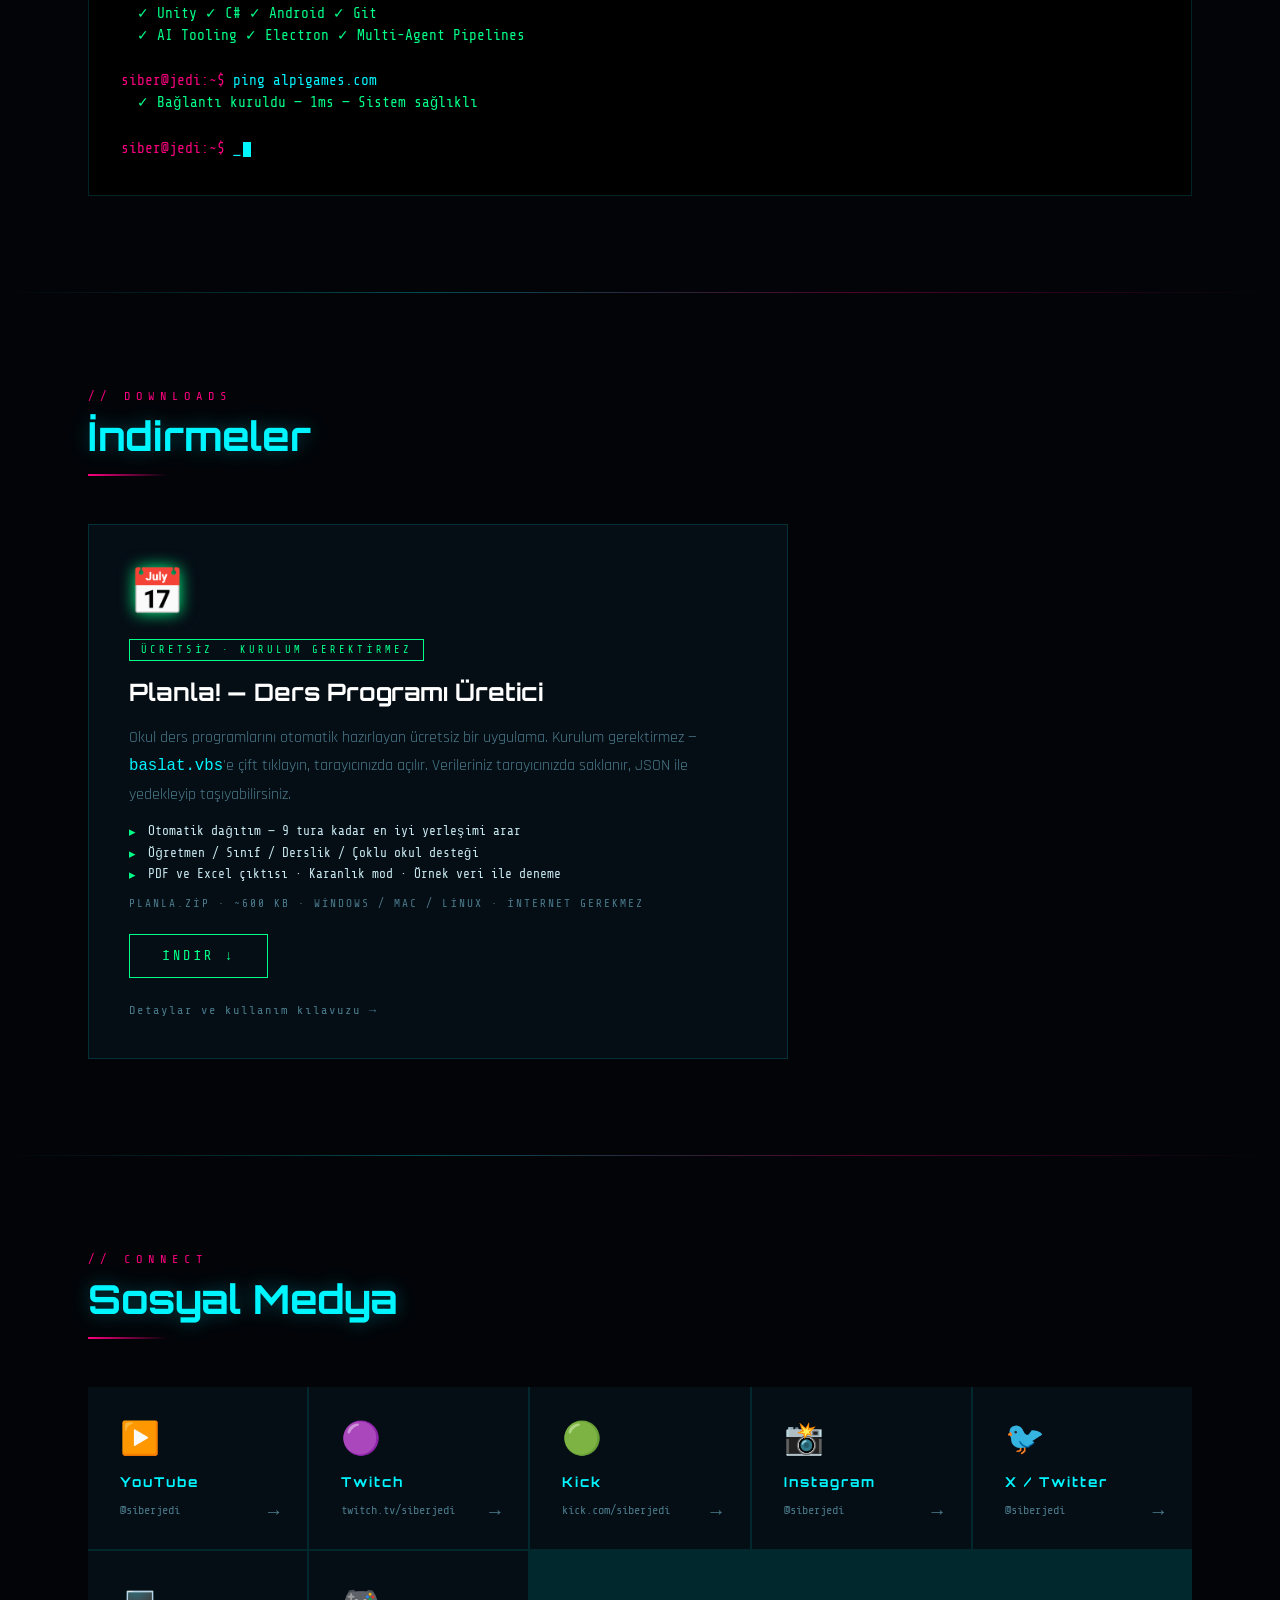
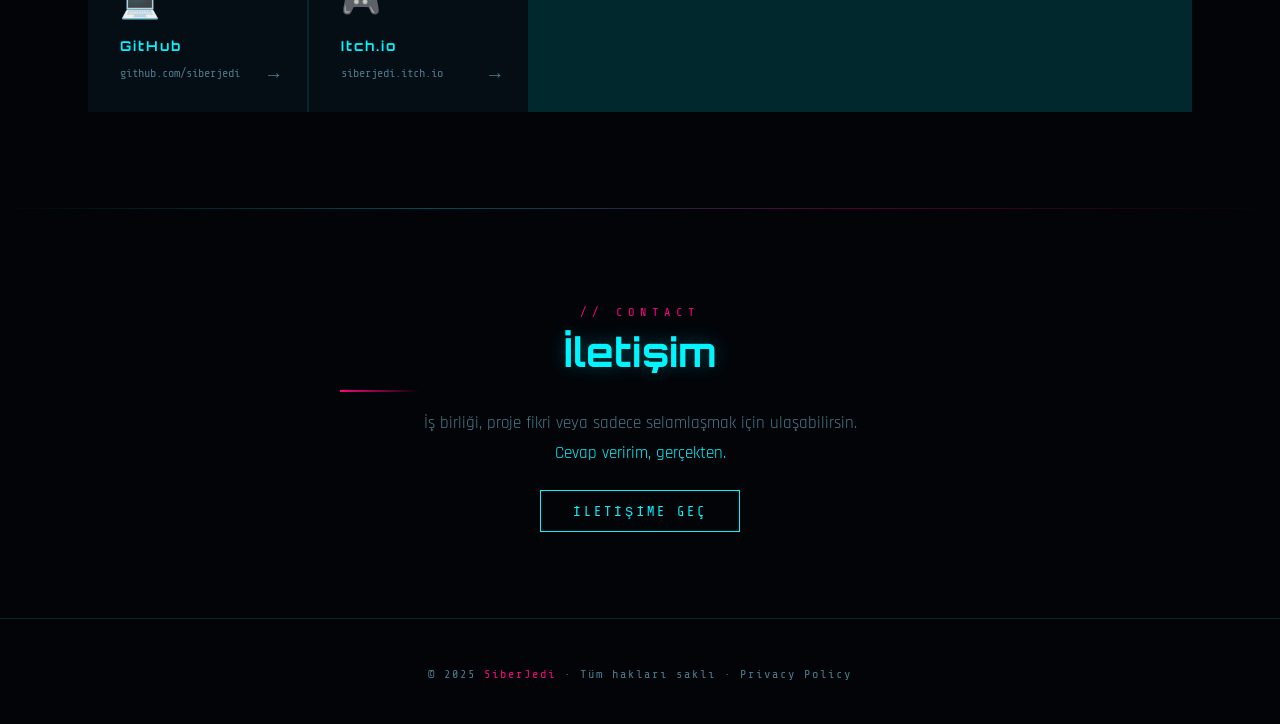
==== commit 25c2313d: "Oyunlar: Chainquake karti eklendi (Cok Yakinda) Co-Authored-By: Claude Opus 5.5 <noreply@anthropic.c" ====
--- a/index.html
+++ b/index.html
@@ -3,8 +3,8 @@
 <head>
 <meta charset="UTF-8">
 <meta name="viewport" content="width=device-width, initial-scale=1.0">
-<meta name="description" content="SiberJedi — Indie Game Developer. Android oyunlar: Keycap Kingdom, Soul of Hero, Daki In Space ve ücretsiz Planla! ders programı aracı. Unity, C# ve AI ile oyun geliştiriyorum.">
-<meta name="keywords" content="SiberJedi, indie game dev, Android oyun, Unity, C#, Keycap Kingdom, Soul of Hero, Daki In Space, Planla ders programı, Türk oyun geliştirici">
+<meta name="description" content="SiberJedi — Indie Game Developer. Android oyunlar: Chainquake, Keycap Kingdom, Soul of Hero, Daki In Space ve ücretsiz Planla! ders programı aracı. Unity, C# ve AI ile oyun geliştiriyorum.">
+<meta name="keywords" content="SiberJedi, indie game dev, Android oyun, Unity, C#, Chainquake, Keycap Kingdom, Soul of Hero, Daki In Space, Planla ders programı, Türk oyun geliştirici">
 <meta name="author" content="SiberJedi">
 <meta name="robots" content="index, follow">
 <meta name="theme-color" content="#020408">
@@ -541,6 +541,12 @@
   }
   .game-card:nth-child(2) .game-icon { filter: drop-shadow(0 0 8px var(--pink)); }
   .game-card:nth-child(3) .game-icon { filter: drop-shadow(0 0 8px var(--yellow)); }
+  .game-card:nth-child(4)::before { background: var(--green); }
+  .game-card:nth-child(4) .game-tag { border-color: var(--green); color: var(--green); }
+  .game-card:nth-child(4) .game-btn { border-color: var(--green); color: var(--green); }
+  .game-card:nth-child(4) .game-btn::before { background: var(--green); }
+  .game-card:nth-child(4) .game-btn:hover { color: var(--bg); }
+  .game-card:nth-child(4) .game-icon { filter: drop-shadow(0 0 8px var(--green)); }
 
   /* SOCIAL */
   .social-grid {
@@ -871,6 +877,14 @@
       <p class="game-desc">Uzayın derinliklerinde bir macera. Daki ile galaksileri gezip hayatta kalmaya çalış. Hypercasual mekaniği ile maksimum eğlence.</p>
       <span class="game-platform">🎮 Google Play · Android</span>
       <a href="https://play.google.com/store/apps/details?id=com.AlpiGames.DakiUzayda" target="_blank" class="game-btn">Play Store'da Gör →</a>
+    </div>
+    <div class="game-card">
+      <span class="game-icon">❄️</span>
+      <div class="game-tag">Android · Yeni</div>
+      <h3 class="game-title">Chainquake</h3>
+      <p class="game-desc">Canavarları dondur, kartopuna çevir, tekmele ve zincirle ez! Dört element, beş dünya, 50 el yapımı bölüm ve destansı boss savaşlarıyla klasik arcade platform oyunu.</p>
+      <span class="game-platform">🎮 Google Play · Android</span>
+      <span class="game-btn">Çok Yakında</span>
     </div>
   </div>
 </section>
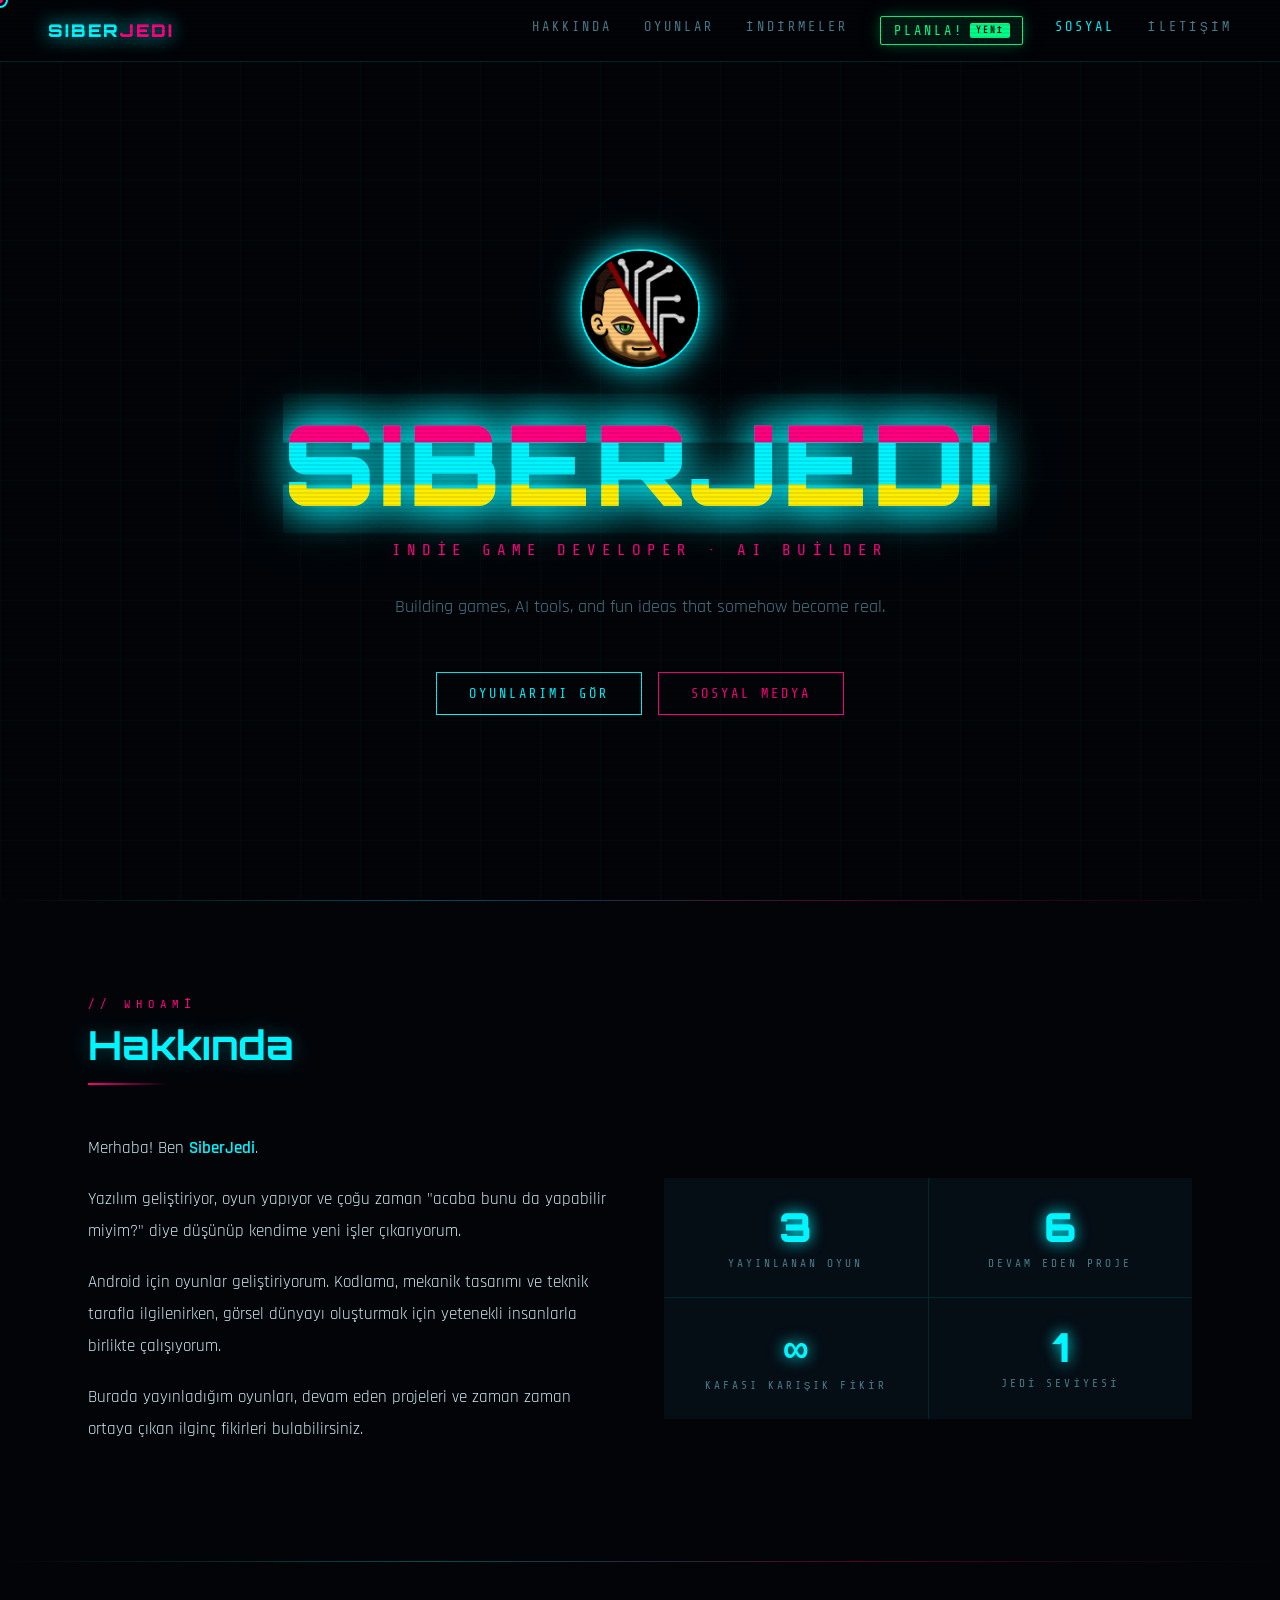
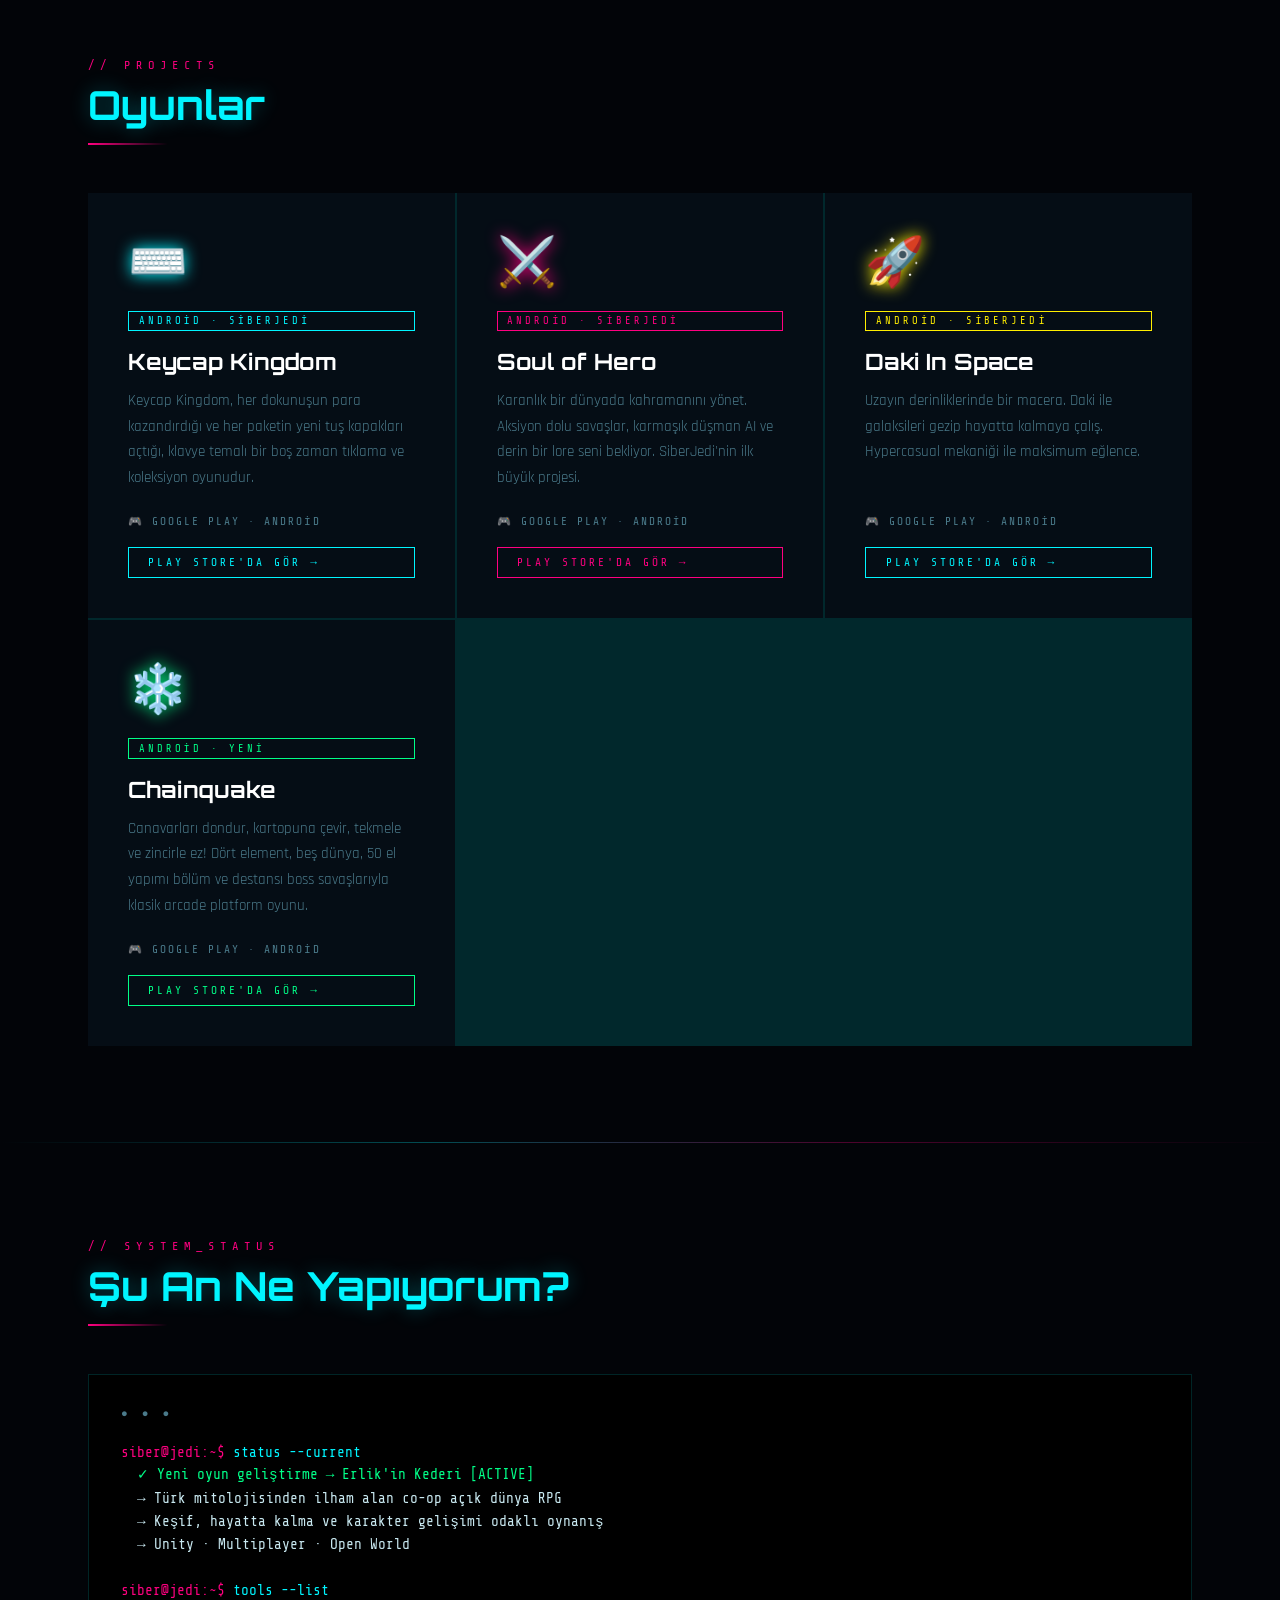
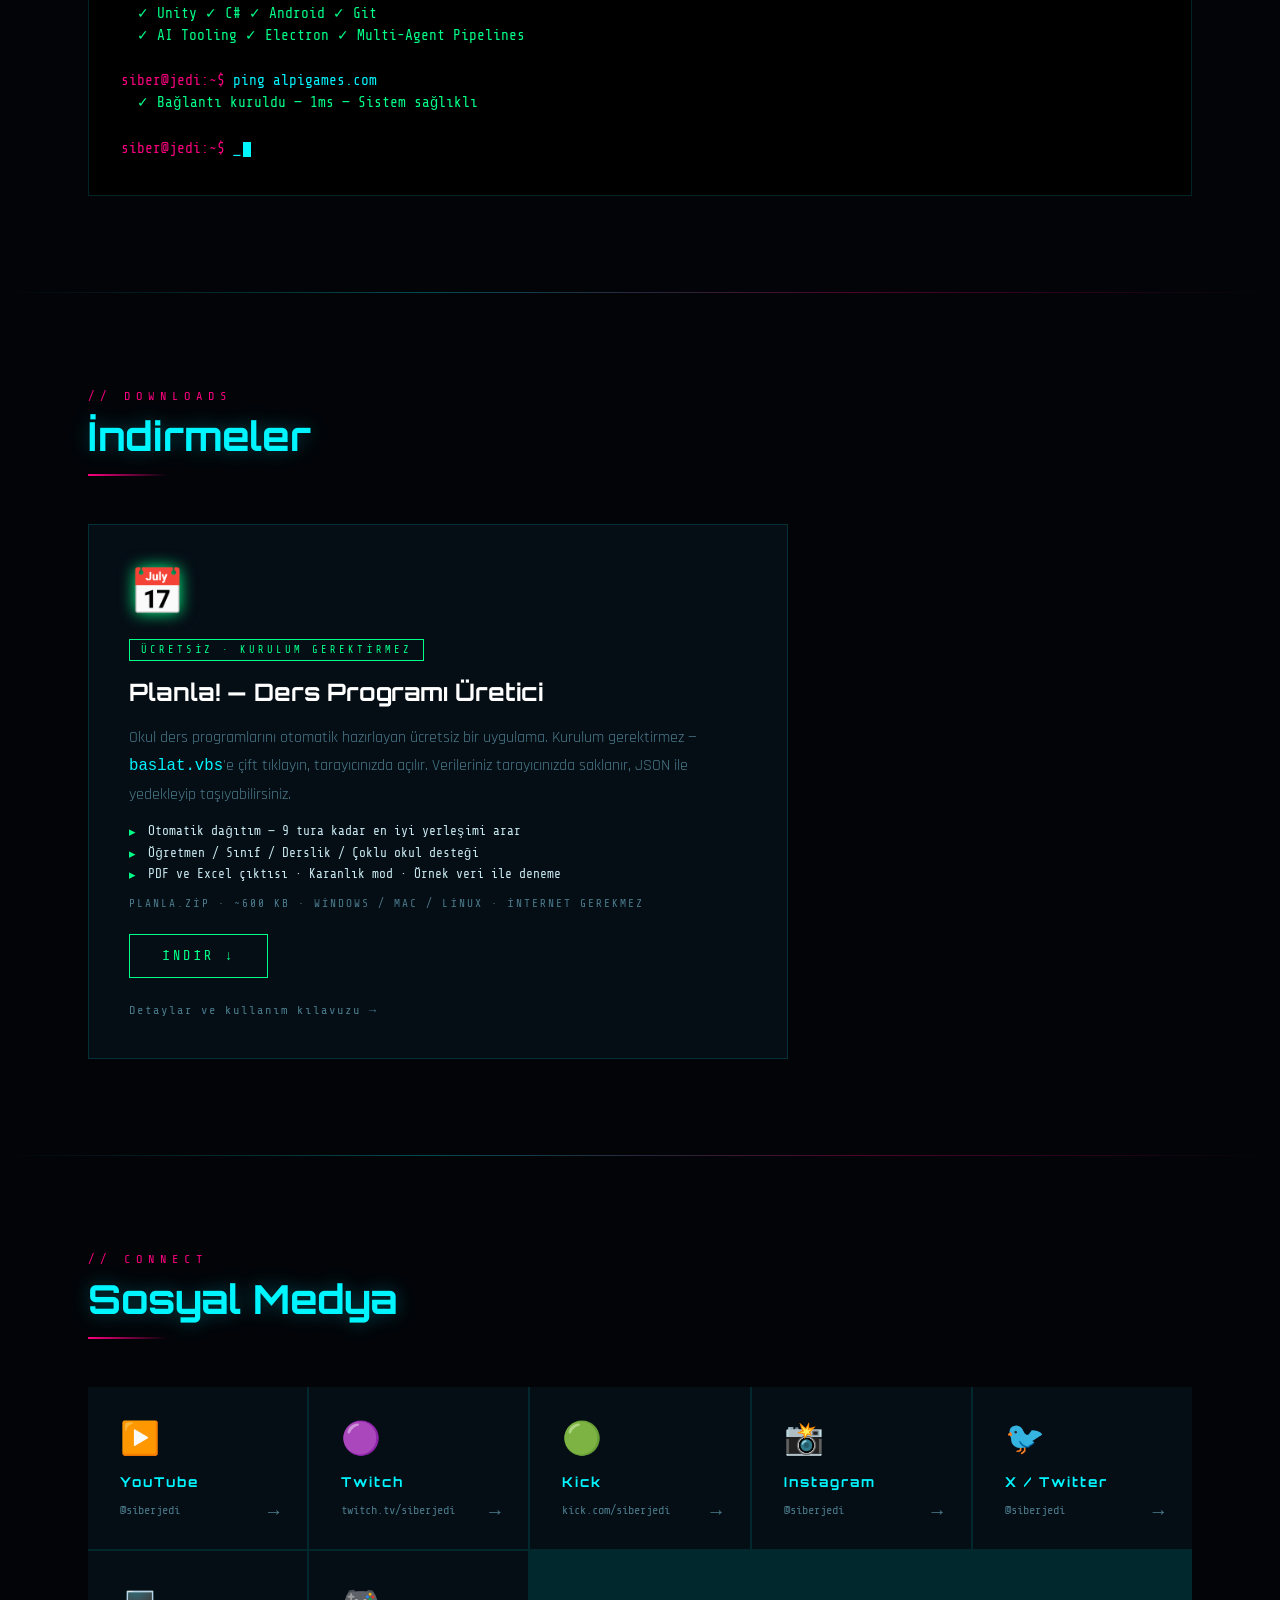
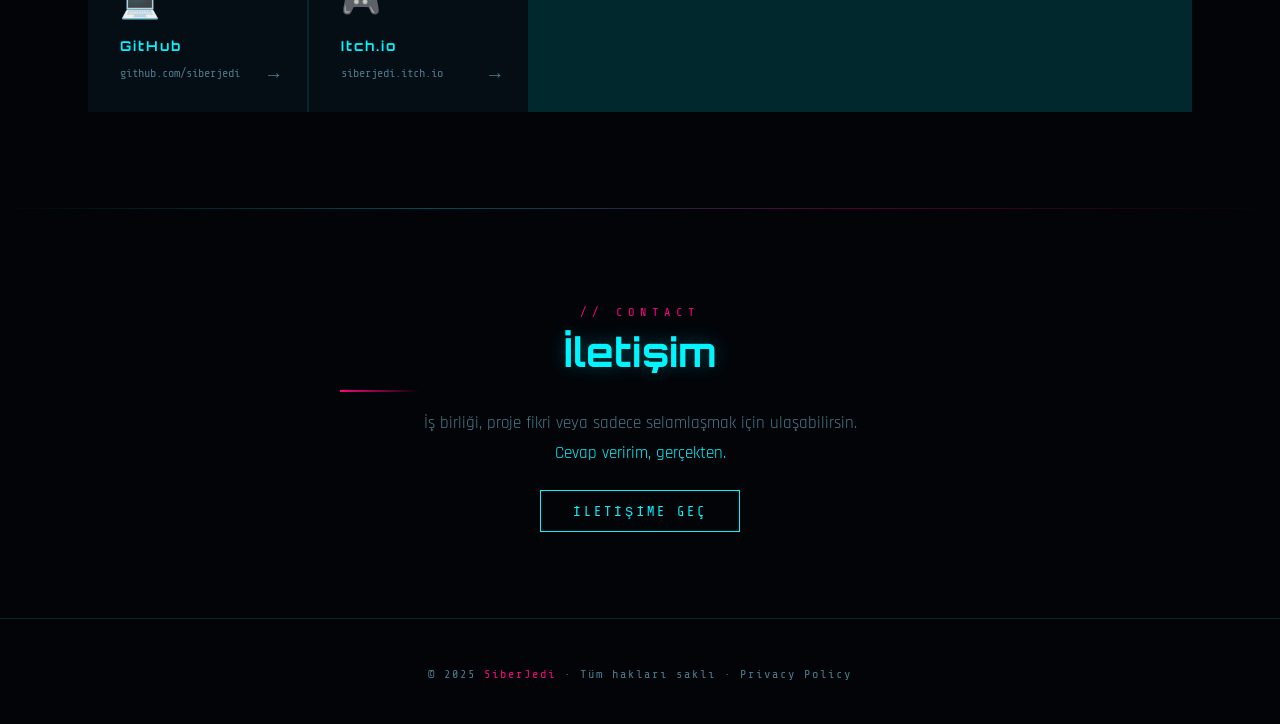
==== commit 0922c515: "Oyunlar: Chainquake Play Store linki eklendi Co-Authored-By: Claude Opus 5.5 <noreply@anthropic.com>" ====
--- a/index.html
+++ b/index.html
@@ -46,7 +46,8 @@
   "itemListElement": [
     {"@type": "VideoGame", "position": 1, "name": "Keycap Kingdom", "url": "https://play.google.com/store/apps/details?id=com.SiberJedi.KeycapKingdom", "applicationCategory": "Game", "operatingSystem": "Android"},
     {"@type": "VideoGame", "position": 2, "name": "Soul of Hero", "url": "https://play.google.com/store/apps/details?id=com.AlpiGames.SoulOfHero", "applicationCategory": "Game", "operatingSystem": "Android"},
-    {"@type": "VideoGame", "position": 3, "name": "Daki In Space", "url": "https://play.google.com/store/apps/details?id=com.AlpiGames.DakiUzayda", "applicationCategory": "Game", "operatingSystem": "Android"}
+    {"@type": "VideoGame", "position": 3, "name": "Daki In Space", "url": "https://play.google.com/store/apps/details?id=com.AlpiGames.DakiUzayda", "applicationCategory": "Game", "operatingSystem": "Android"},
+    {"@type": "VideoGame", "position": 4, "name": "Chainquake", "url": "https://play.google.com/store/apps/details?id=com.siberjedi.chainquake", "applicationCategory": "Game", "operatingSystem": "Android"}
   ]
 }
 </script>
@@ -884,7 +885,7 @@
       <h3 class="game-title">Chainquake</h3>
       <p class="game-desc">Canavarları dondur, kartopuna çevir, tekmele ve zincirle ez! Dört element, beş dünya, 50 el yapımı bölüm ve destansı boss savaşlarıyla klasik arcade platform oyunu.</p>
       <span class="game-platform">🎮 Google Play · Android</span>
-      <span class="game-btn">Çok Yakında</span>
+      <a href="https://play.google.com/store/apps/details?id=com.siberjedi.chainquake" target="_blank" class="game-btn">Play Store'da Gör →</a>
     </div>
   </div>
 </section>
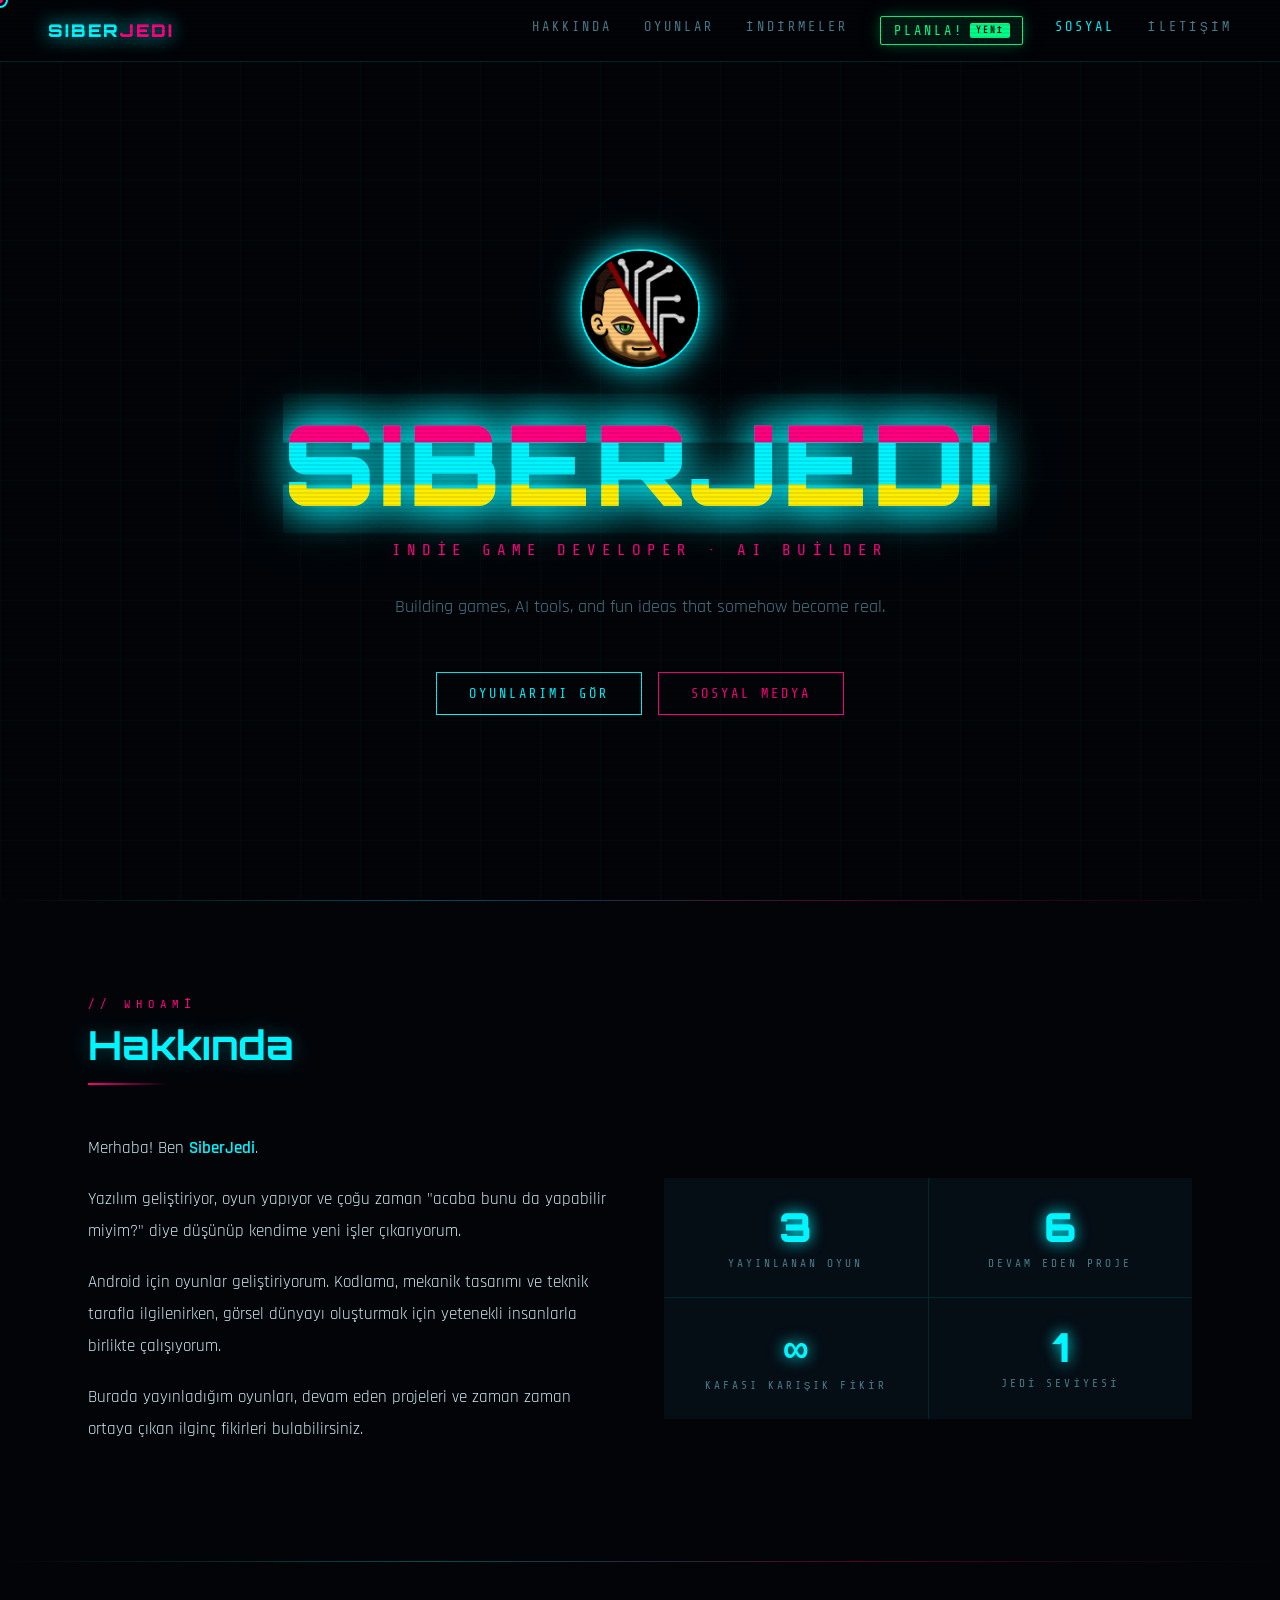
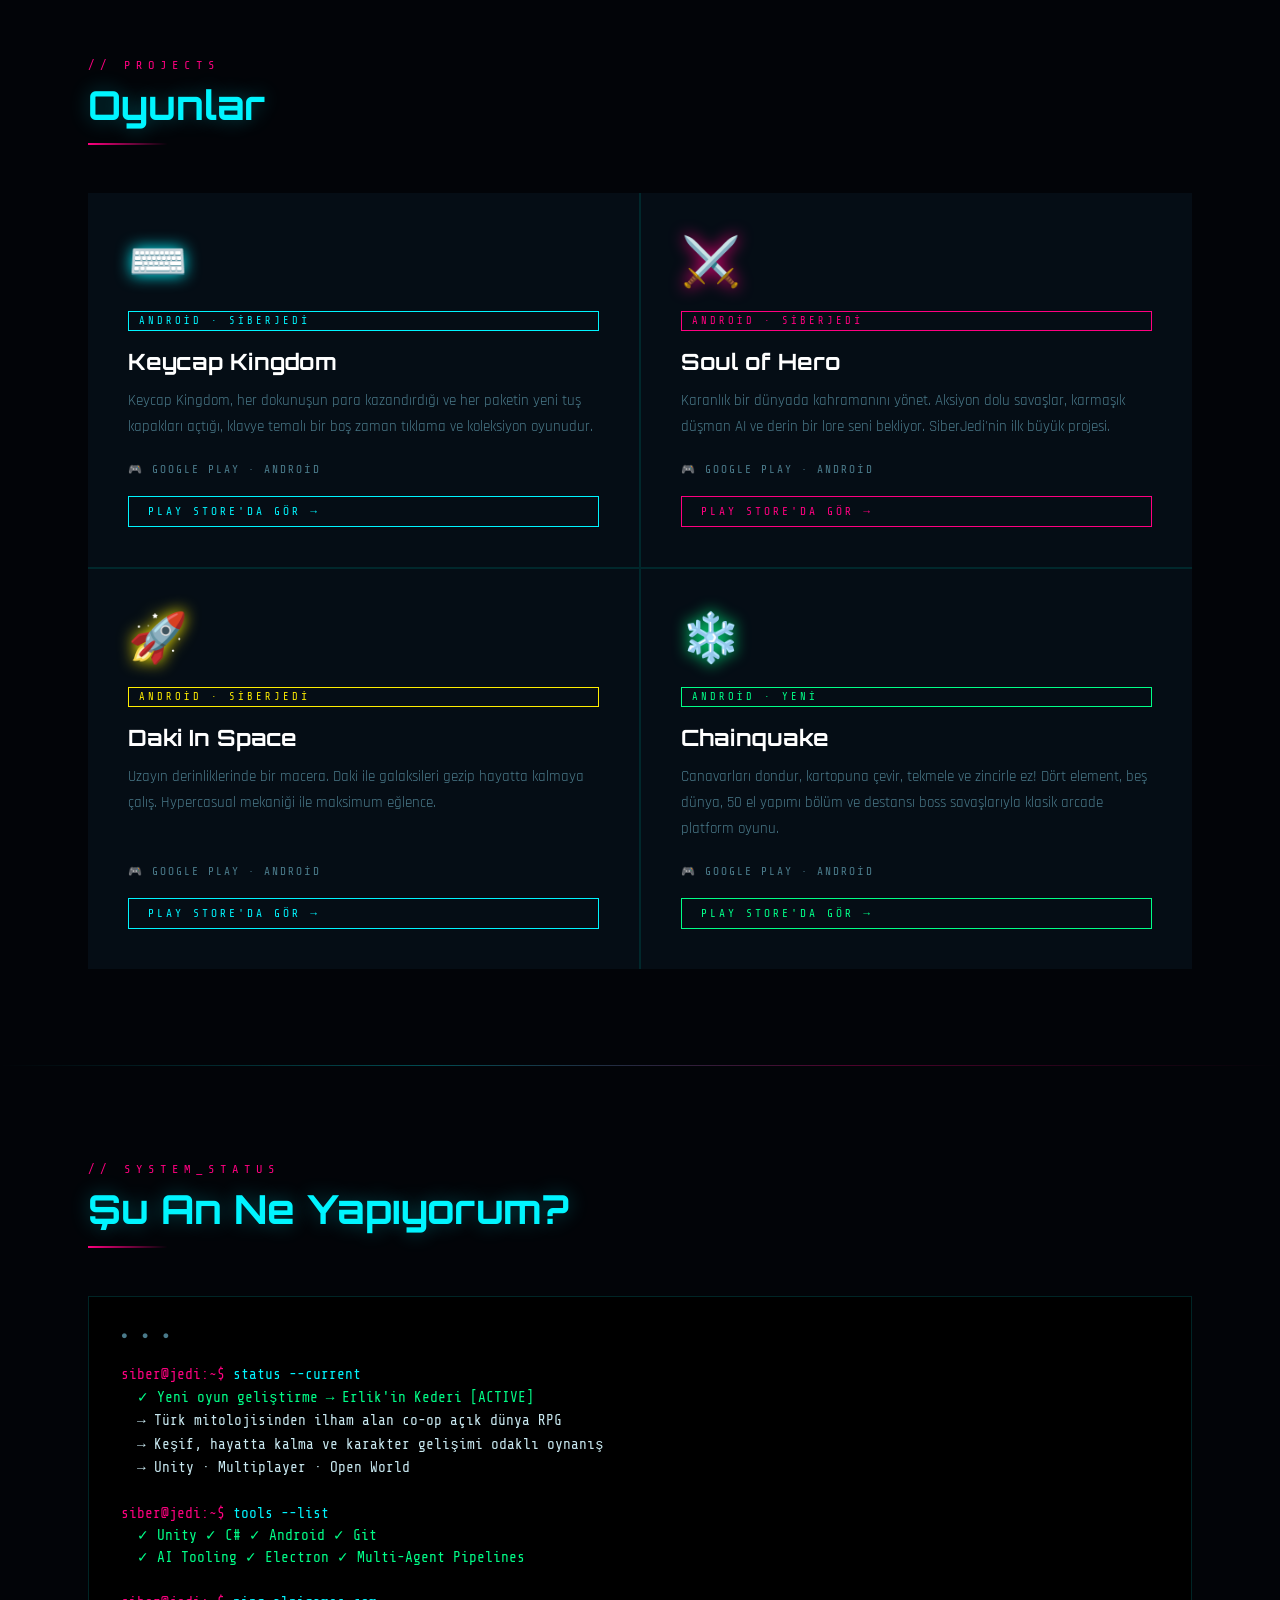
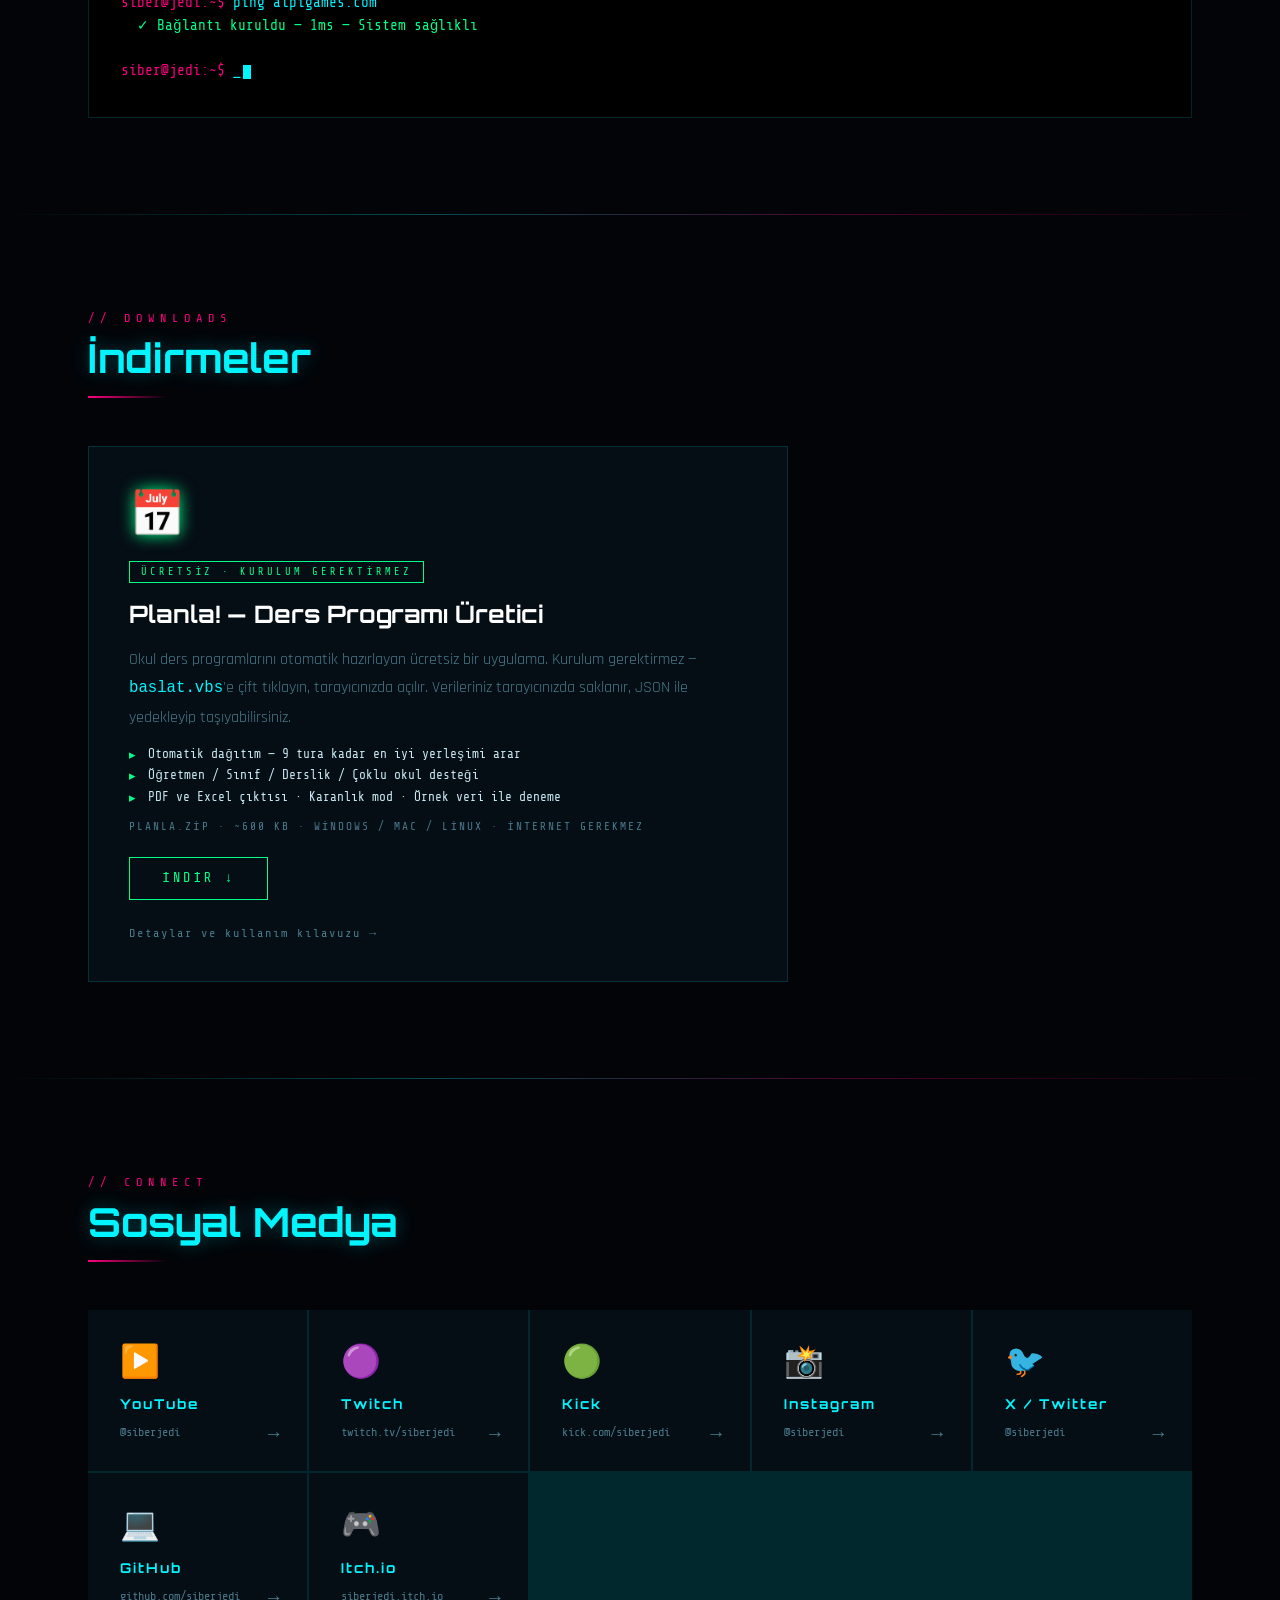
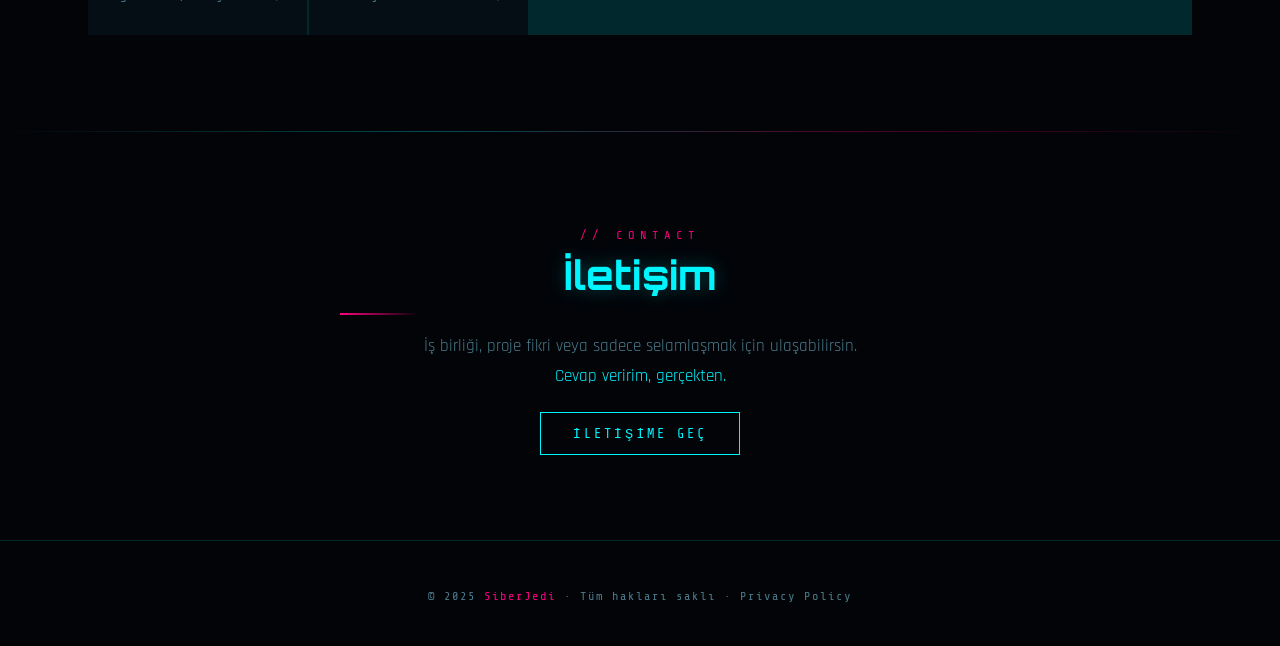
==== commit 026e31a9: "Oyunlar: grid 2x2 duzeni ve mobil tek sutun" ====
--- a/index.html
+++ b/index.html
@@ -450,7 +450,7 @@
   /* GAMES */
   .games-grid {
     display: grid;
-    grid-template-columns: repeat(auto-fit, minmax(320px, 1fr));
+    grid-template-columns: repeat(2, 1fr);
     gap: 2px;
     background: var(--border);
   }
@@ -654,6 +654,7 @@
     .nav-links .nav-planla{justify-content:center}
     section { padding: 4rem 1.5rem; }
     .about-grid { grid-template-columns: 1fr; }
+    .games-grid { grid-template-columns: 1fr; }
     .hero-glitch { letter-spacing: 2px; }
   }
 
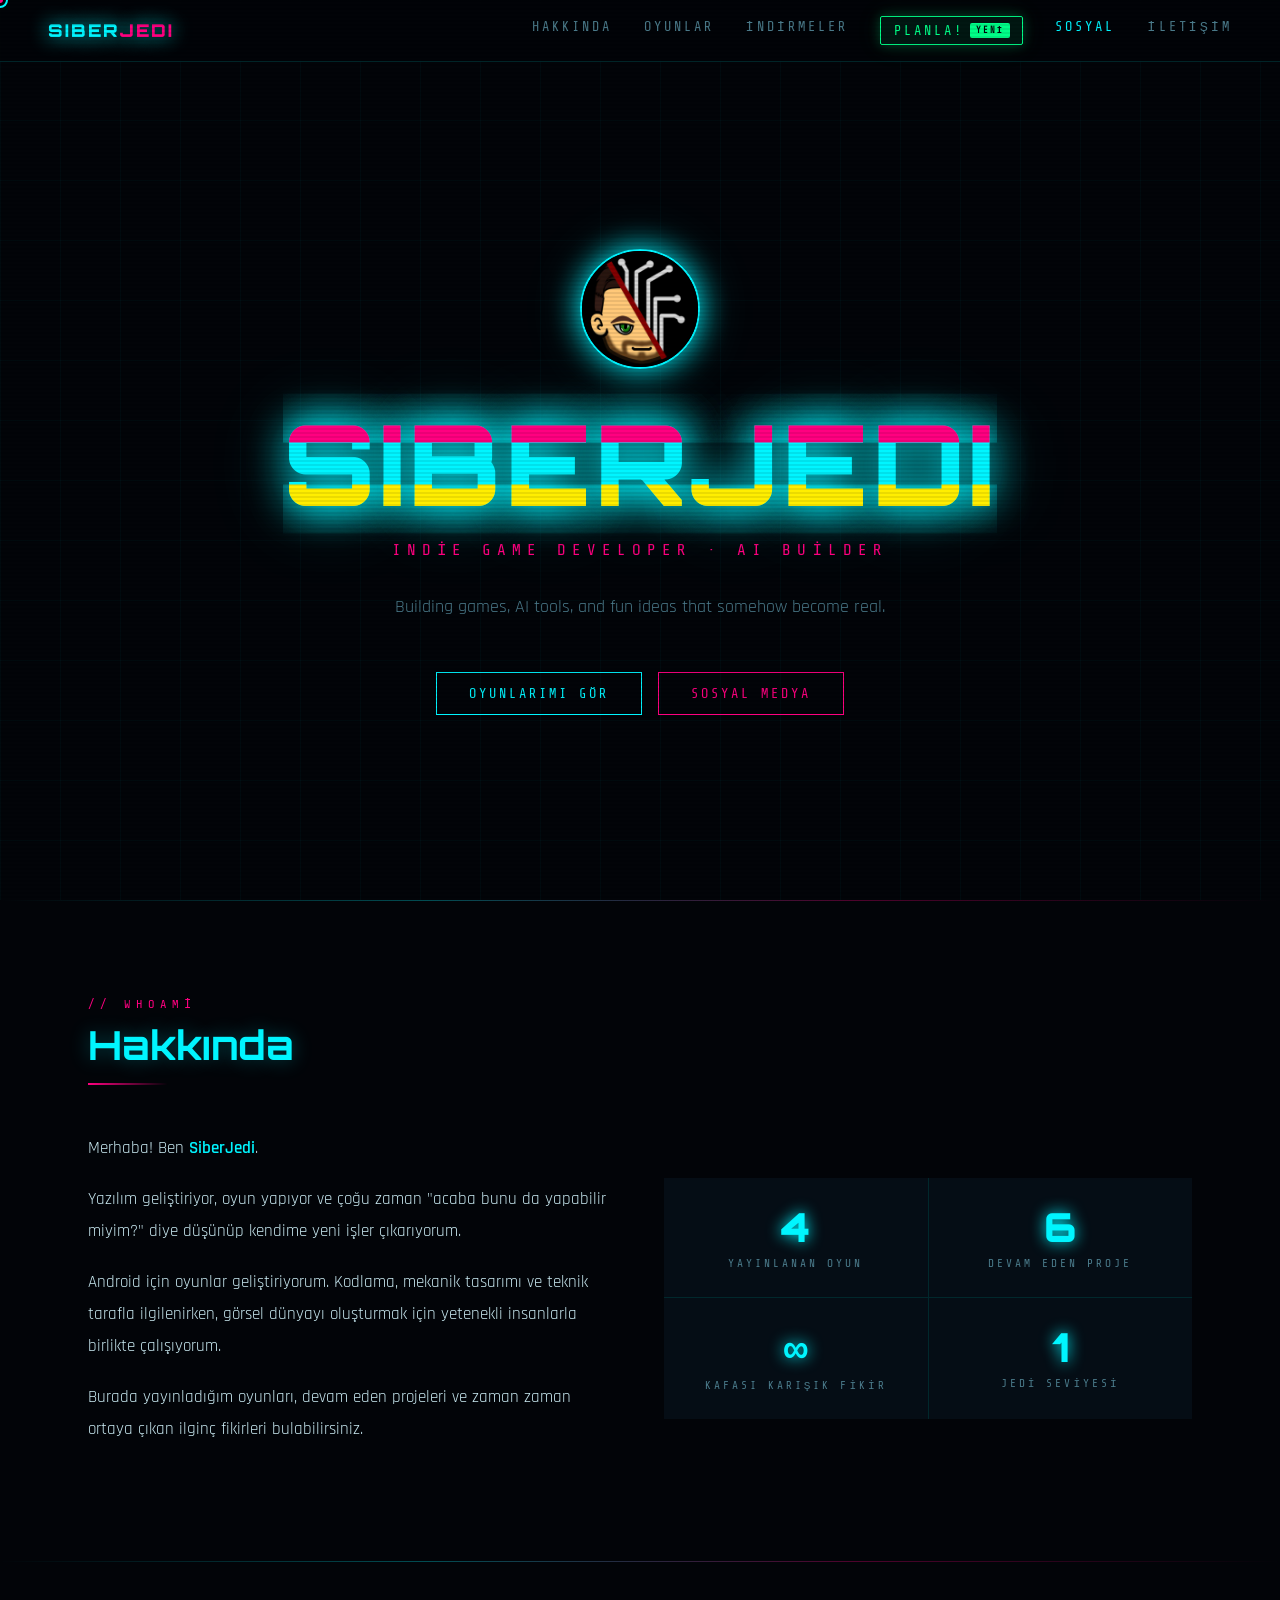
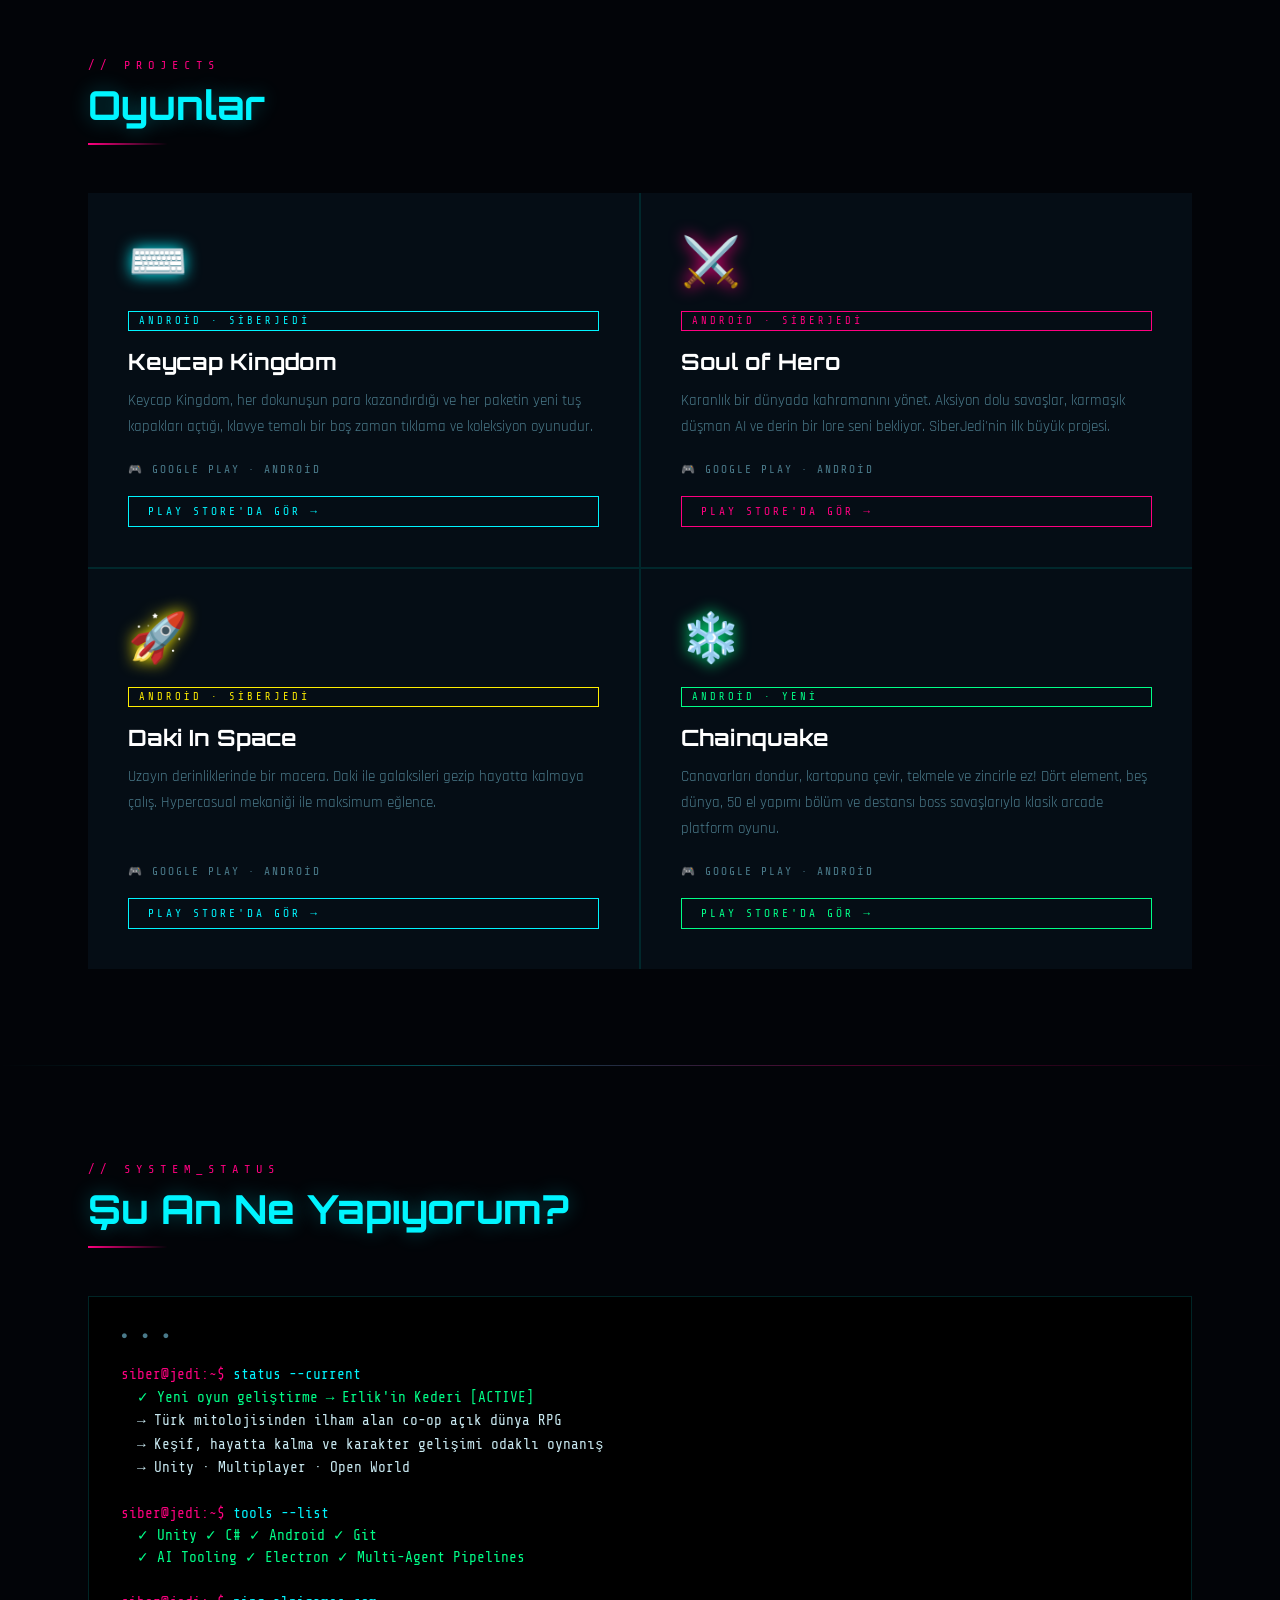
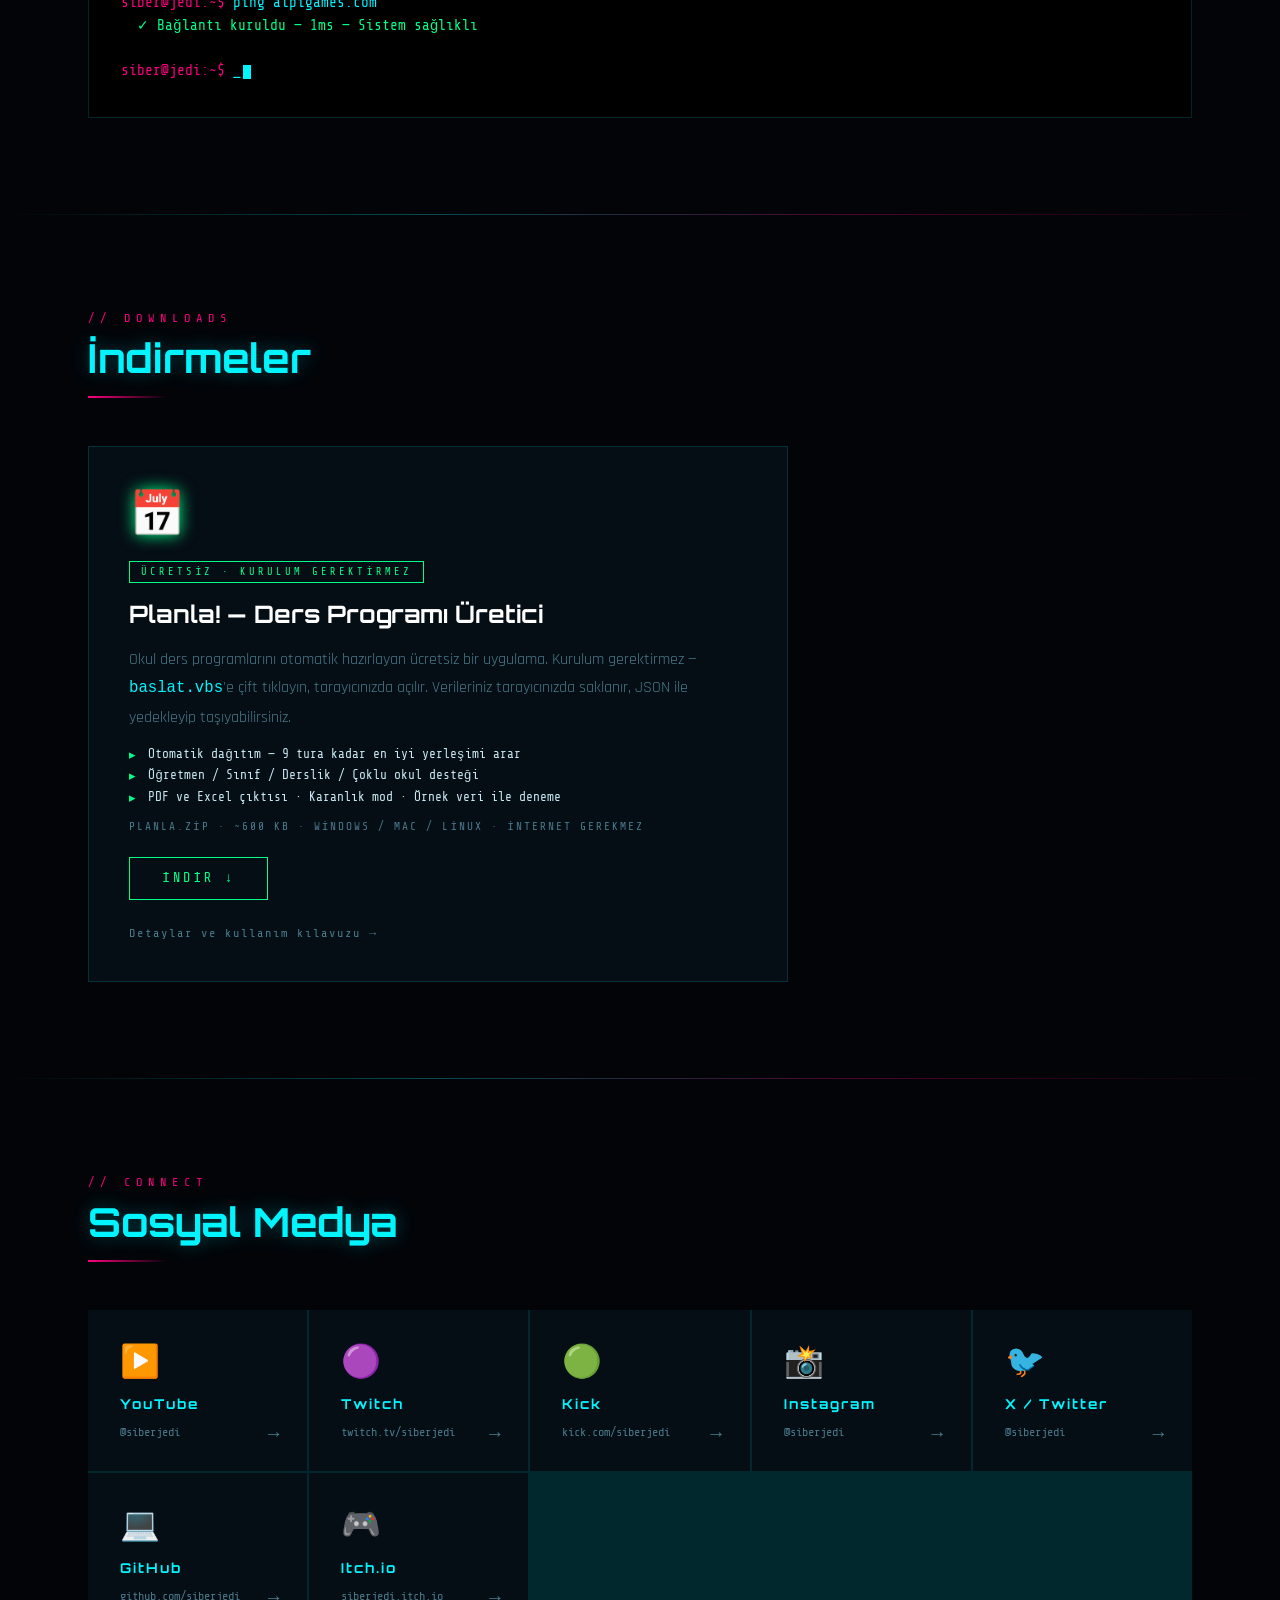
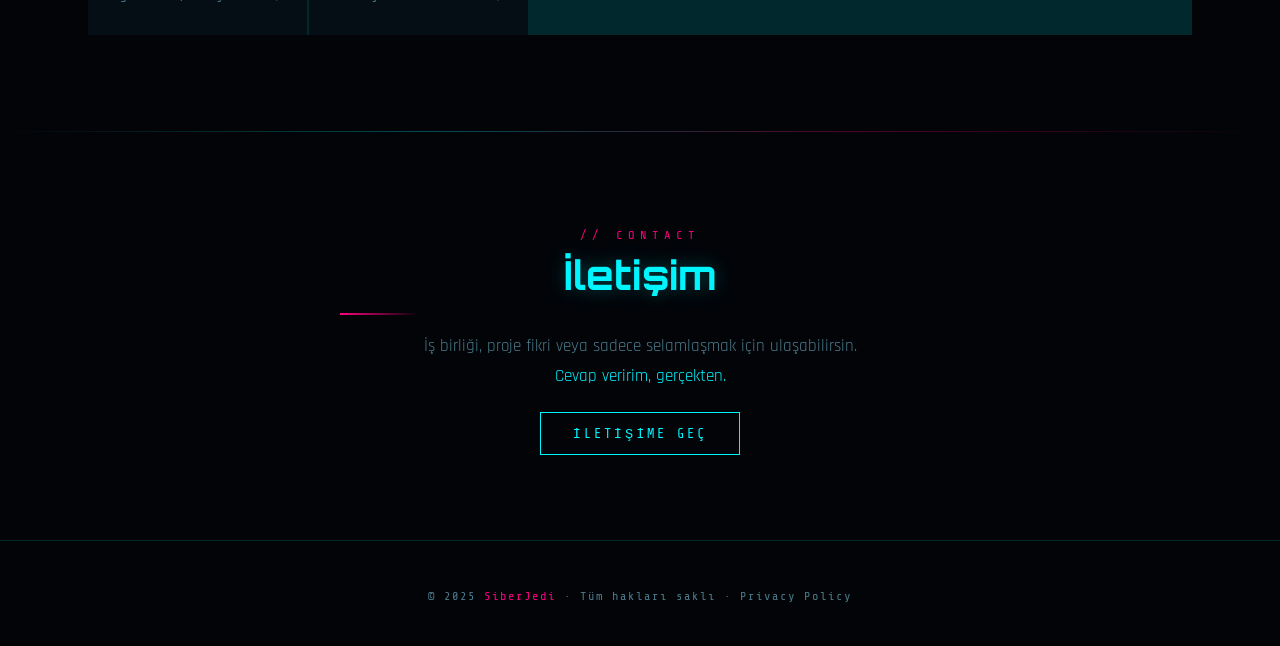
==== commit c8d18bd8: "Hakkinda: yayinlanan oyun sayisi 4e guncellendi" ====
--- a/index.html
+++ b/index.html
@@ -828,7 +828,7 @@
     </div>
     <div class="about-stats reveal">
       <div class="stat">
-        <span class="stat-num">3</span>
+        <span class="stat-num">4</span>
         <span class="stat-label">Yayınlanan Oyun</span>
       </div>
       <div class="stat">
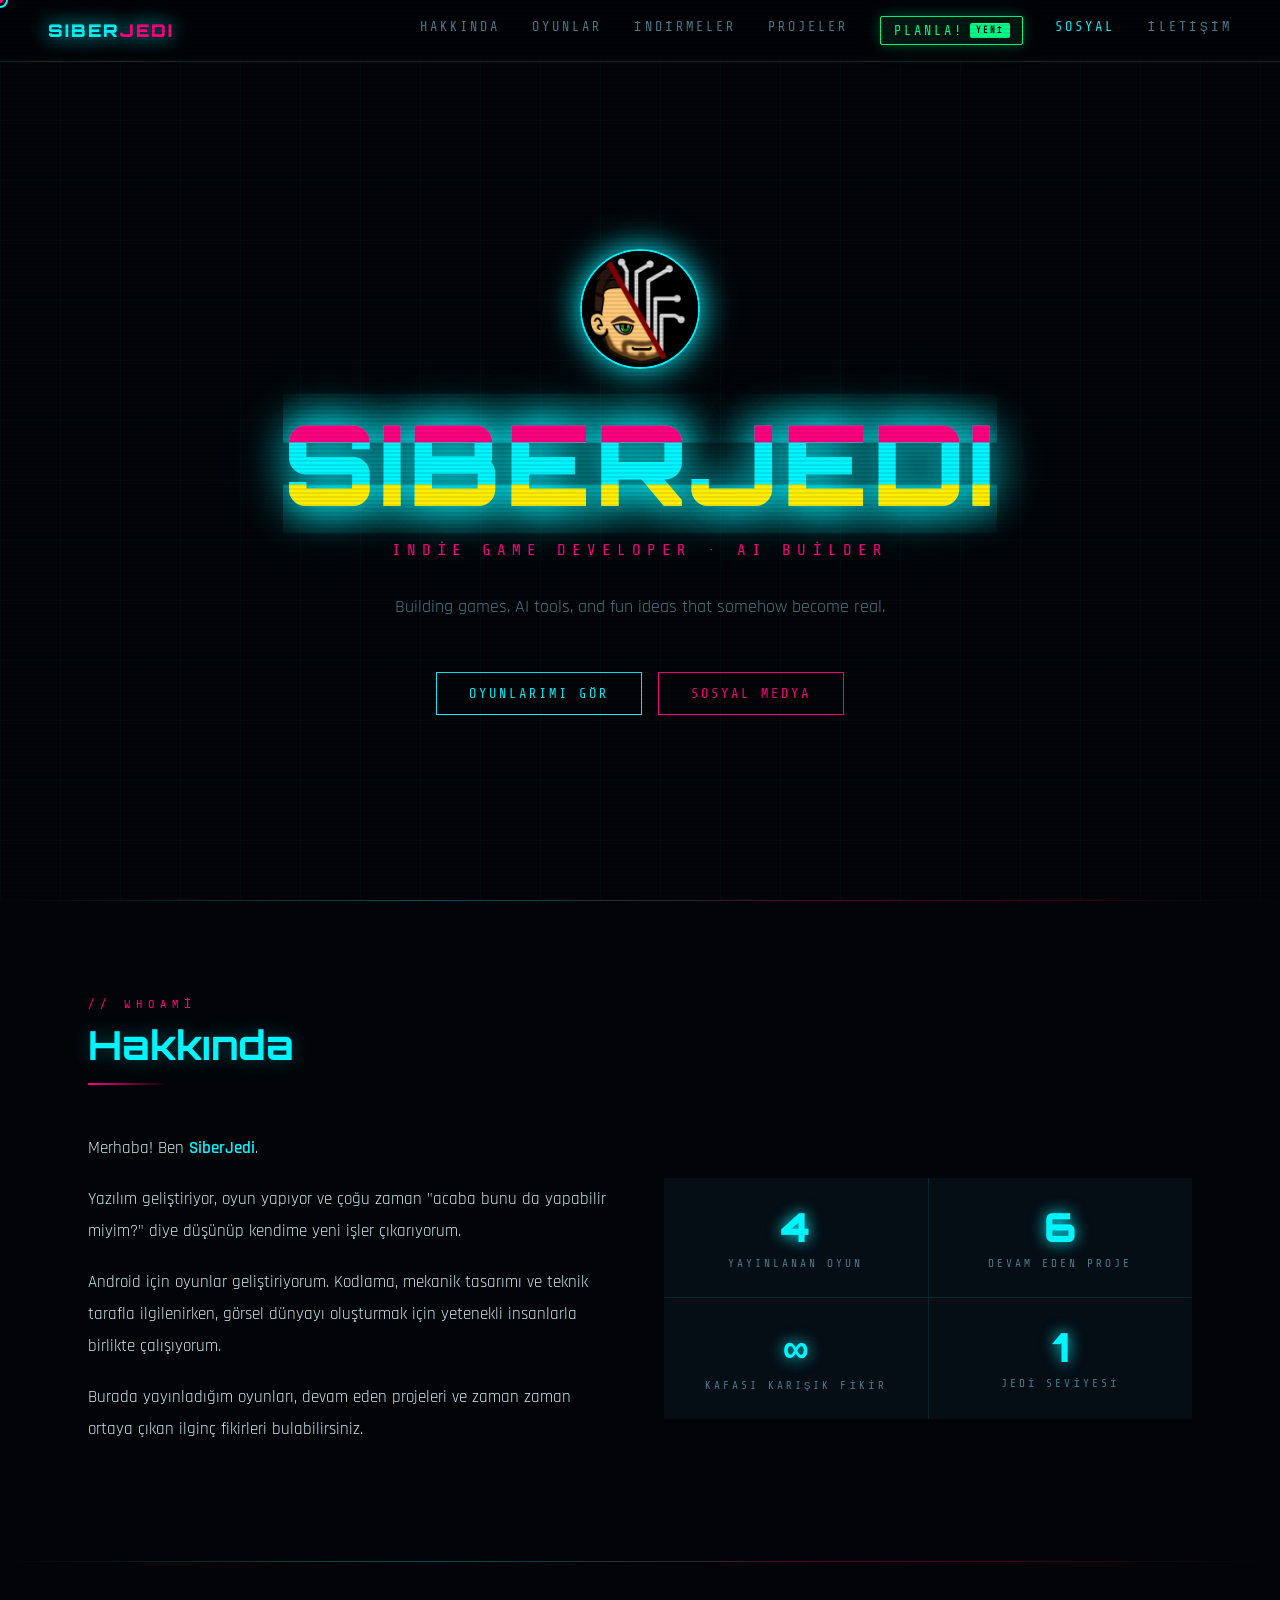
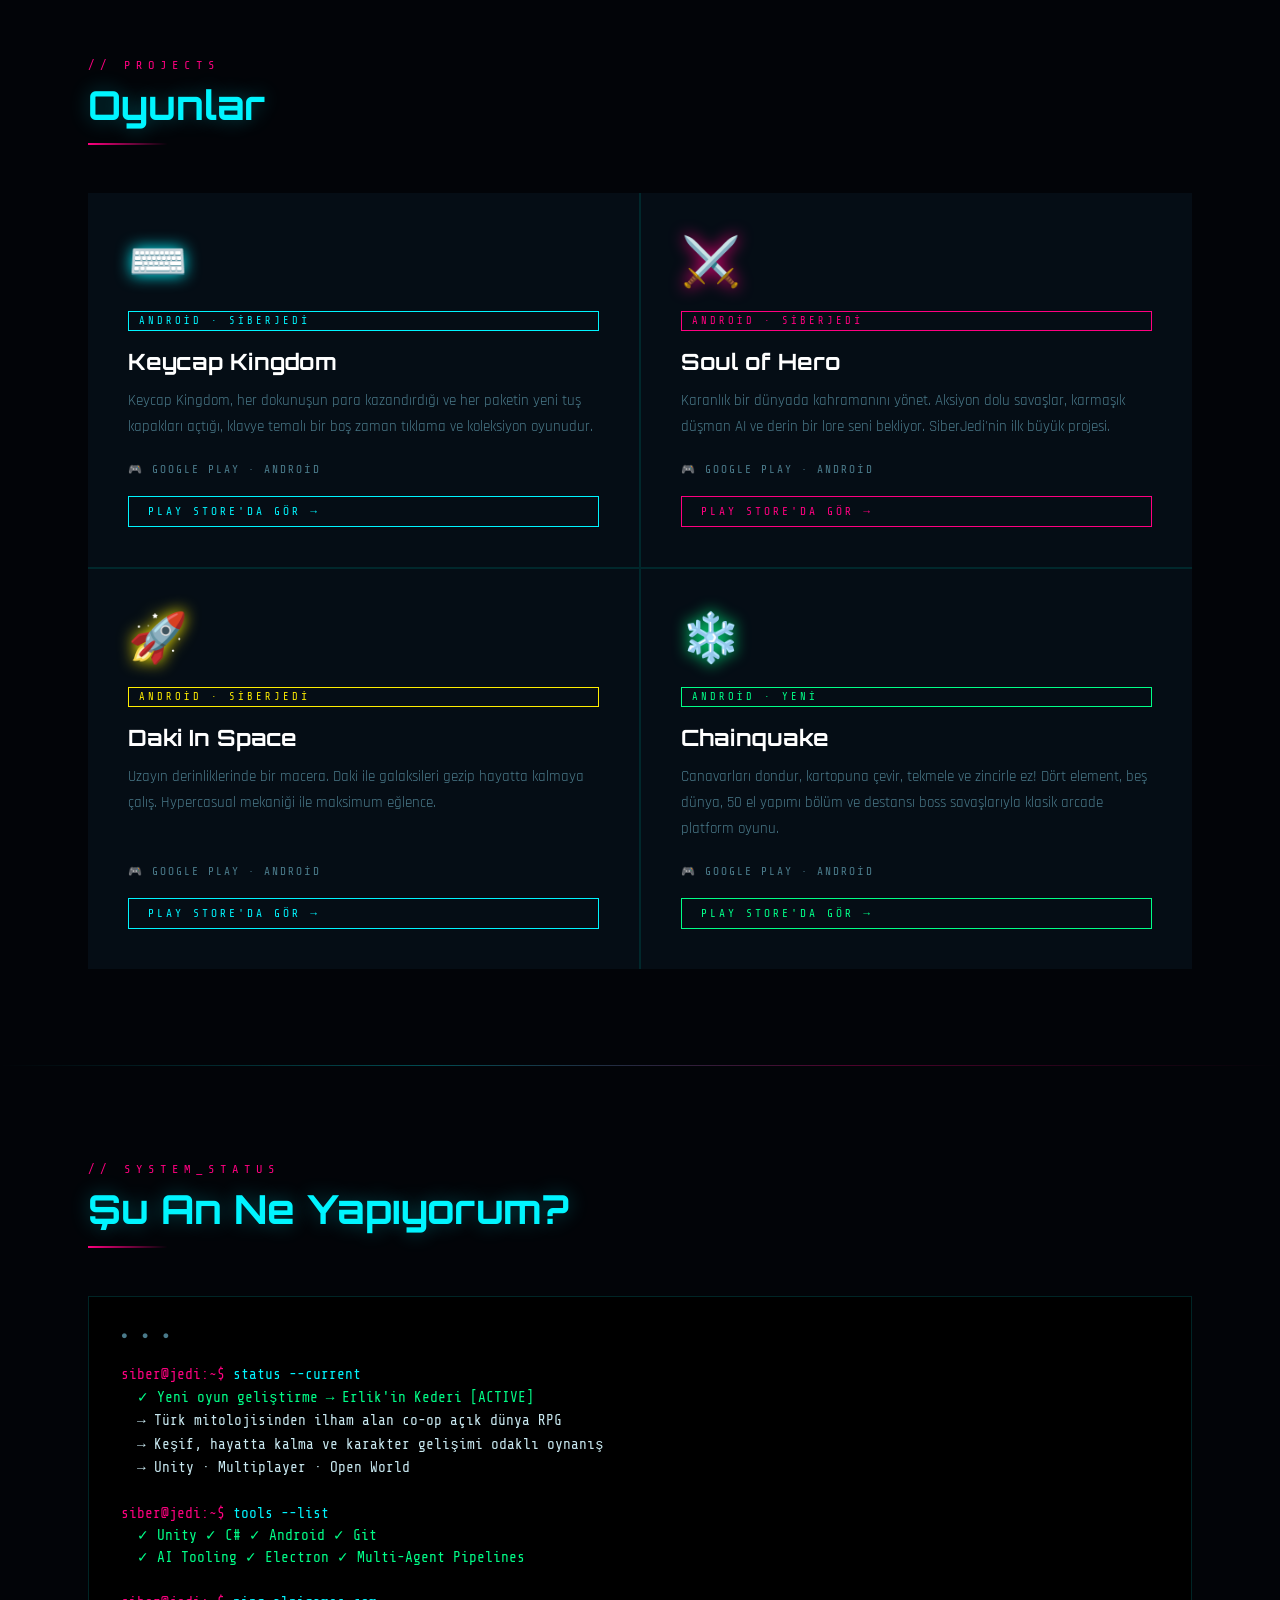
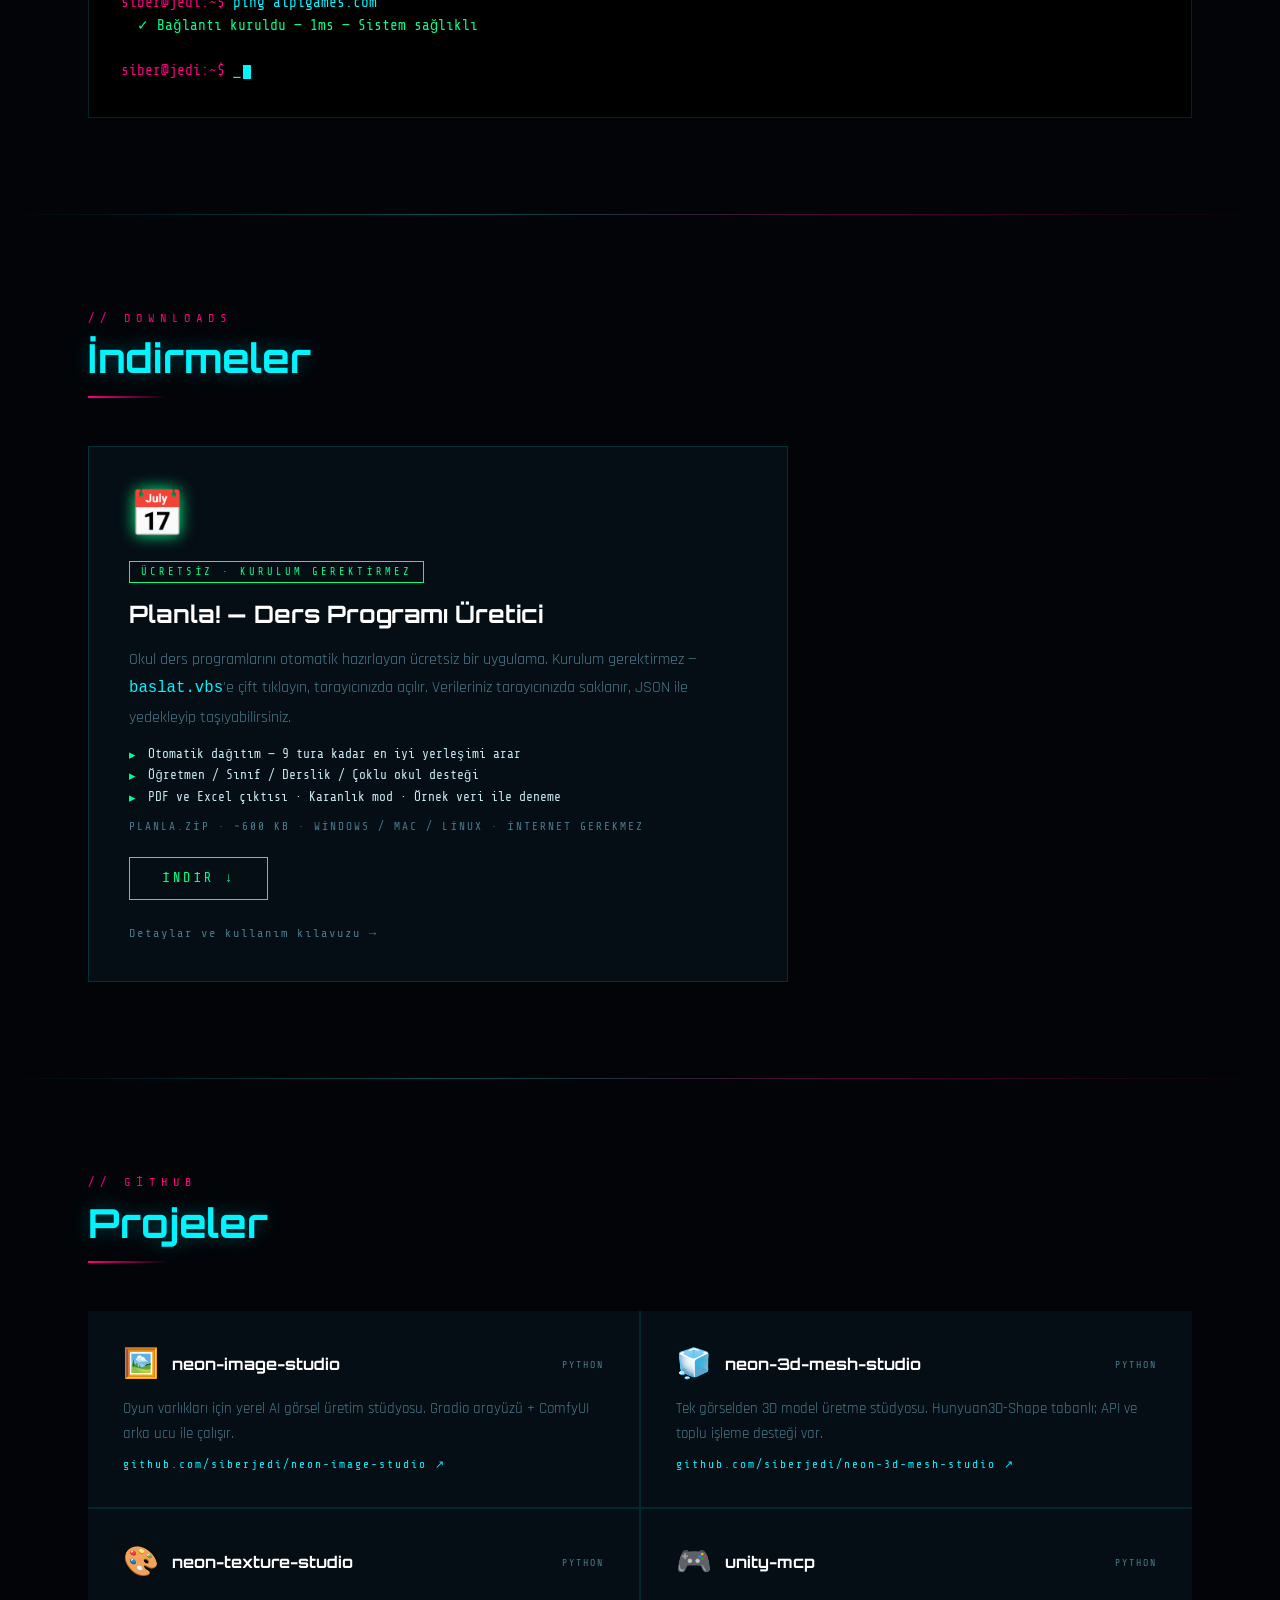
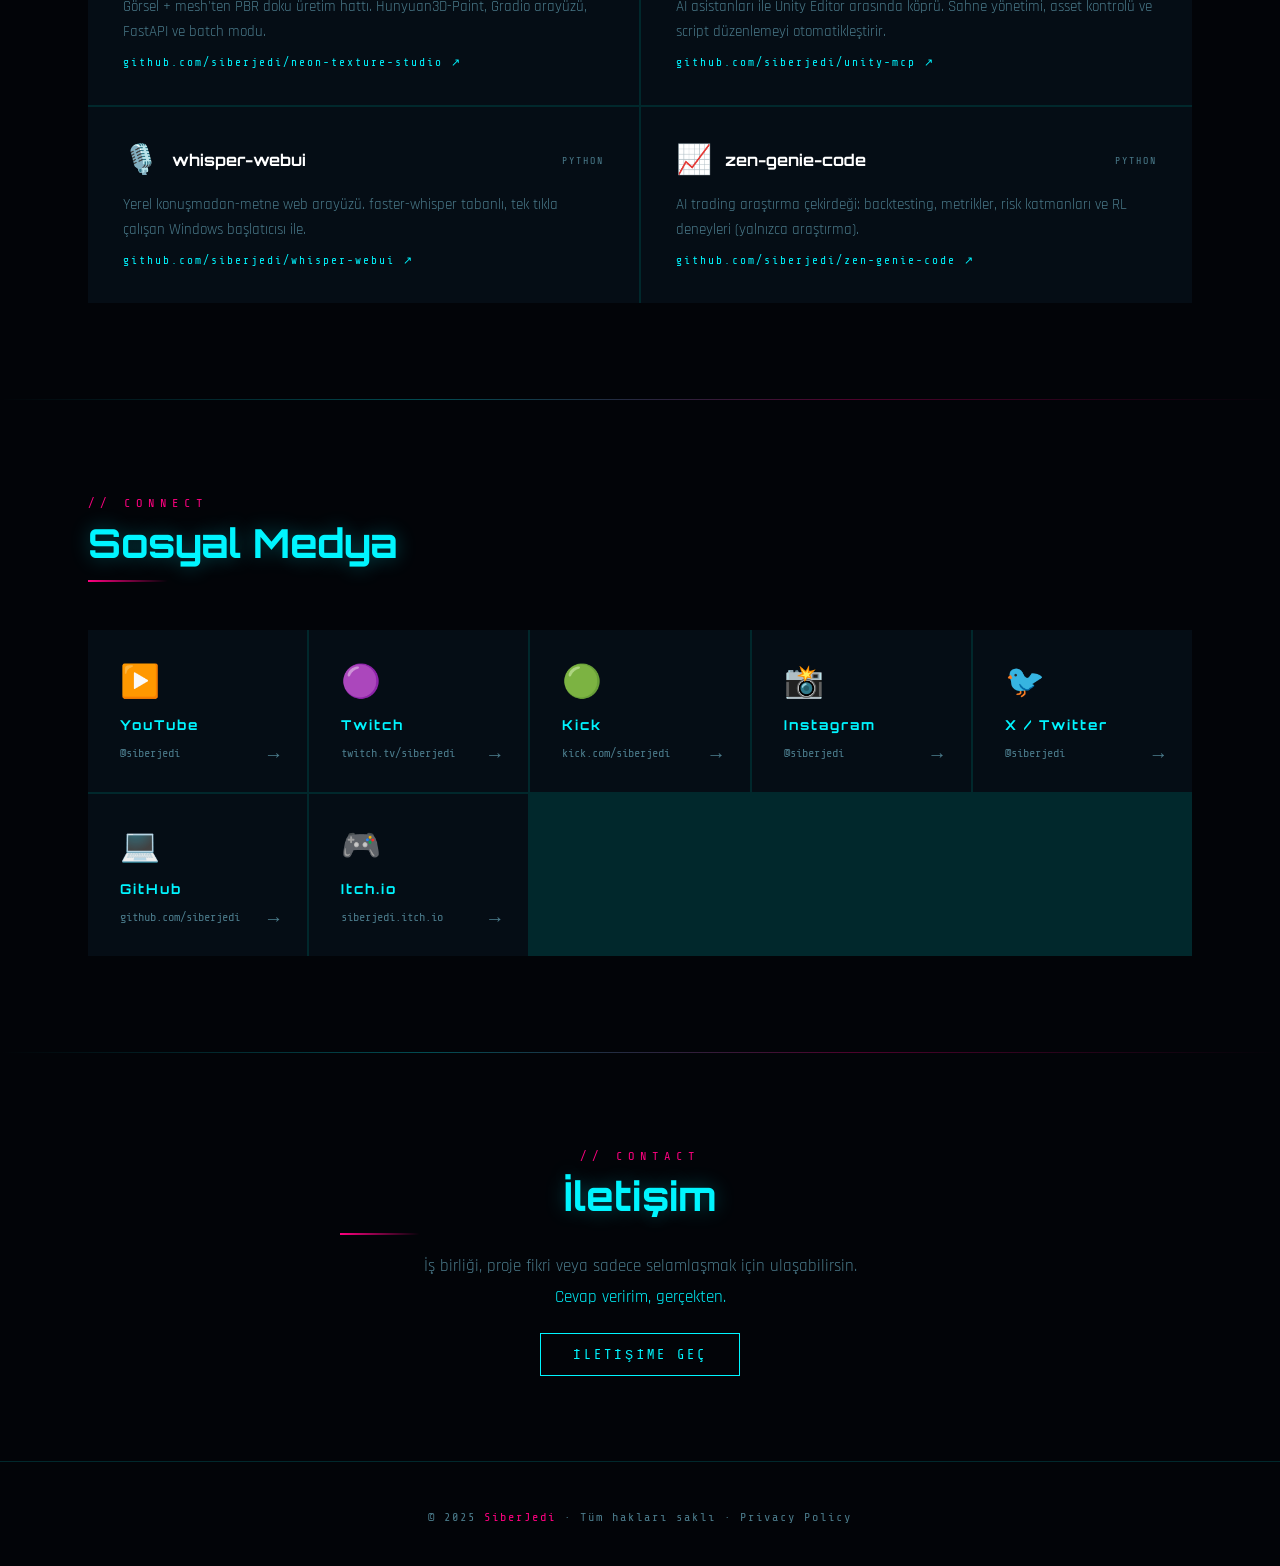
==== commit b676f568: "Projeler: GitHub repolari bolumu eklendi" ====
--- a/index.html
+++ b/index.html
@@ -549,6 +549,68 @@
   .game-card:nth-child(4) .game-btn:hover { color: var(--bg); }
   .game-card:nth-child(4) .game-icon { filter: drop-shadow(0 0 8px var(--green)); }
 
+  /* PROJECTS */
+  .projects-grid {
+    display: grid;
+    grid-template-columns: repeat(2, 1fr);
+    gap: 2px;
+    background: var(--border);
+  }
+  .project-card {
+    background: var(--bg2);
+    padding: 2.2rem;
+    position: relative;
+    overflow: hidden;
+    display: flex;
+    flex-direction: column;
+    gap: 0.8rem;
+    text-decoration: none;
+    cursor: none;
+    transition: background 0.3s;
+  }
+  .project-card::before {
+    content: '';
+    position: absolute;
+    top: 0; left: 0; right: 0;
+    height: 2px;
+    background: var(--cyan);
+    transform: scaleX(0);
+    transform-origin: left;
+    transition: transform 0.4s;
+  }
+  .project-card:nth-child(2)::before { background: var(--pink); }
+  .project-card:nth-child(3)::before { background: var(--yellow); }
+  .project-card:nth-child(4)::before { background: var(--green); }
+  .project-card:nth-child(5)::before { background: var(--pink); }
+  .project-card:nth-child(6)::before { background: var(--yellow); }
+  .project-card:hover { background: var(--dim); }
+  .project-card:hover::before { transform: scaleX(1); }
+  .project-head { display: flex; align-items: center; gap: 0.8rem; flex-wrap: wrap; }
+  .project-icon { font-size: 1.8rem; }
+  .project-title {
+    font-family: 'Orbitron', monospace;
+    font-size: 1rem;
+    font-weight: 700;
+    color: #fff;
+  }
+  .project-lang {
+    font-family: 'Share Tech Mono', monospace;
+    font-size: 0.62rem;
+    letter-spacing: 2px;
+    color: var(--muted);
+    text-transform: uppercase;
+    margin-left: auto;
+  }
+  .project-desc { color: var(--muted); line-height: 1.7; font-size: 0.92rem; flex: 1; }
+  .project-link {
+    font-family: 'Share Tech Mono', monospace;
+    font-size: 0.7rem;
+    letter-spacing: 2px;
+    color: var(--cyan);
+    transition: color 0.3s;
+  }
+  .project-card:hover .project-link { color: var(--pink); }
+
   /* SOCIAL */
   .social-grid {
     display: grid;
@@ -655,6 +717,7 @@
     section { padding: 4rem 1.5rem; }
     .about-grid { grid-template-columns: 1fr; }
     .games-grid { grid-template-columns: 1fr; }
+    .projects-grid { grid-template-columns: 1fr; }
     .hero-glitch { letter-spacing: 2px; }
   }
 
@@ -789,6 +852,7 @@
     <li><a href="#hakkinda">Hakkında</a></li>
     <li><a href="#oyunlar">Oyunlar</a></li>
     <li><a href="#indirmeler">İndirmeler</a></li>
+    <li><a href="#projeler">Projeler</a></li>
     <li><a href="planla.html" class="nav-planla">Planla! <span class="nav-badge">YENİ</span></a></li>
     <li><a href="#sosyal">Sosyal</a></li>
     <li><a href="#iletisim">İletişim</a></li>
@@ -940,6 +1004,48 @@
       <a href="downloads/Planla.zip" download class="download-btn">İndir ↓</a>
       <a href="planla.html" style="font-family:'Share Tech Mono',monospace;font-size:.75rem;letter-spacing:2px;color:var(--muted);text-decoration:none;margin-top:.6rem;display:inline-block">Detaylar ve kullanım kılavuzu →</a>
     </div>
+  </div>
+</section>
+
+<div class="glow-sep"></div>
+
+<!-- PROJECTS -->
+<section id="projeler">
+  <div class="reveal">
+    <p class="section-label">// github</p>
+    <h2 class="section-title">Projeler</h2>
+  </div>
+  <div class="projects-grid reveal">
+    <a href="https://github.com/siberjedi/neon-image-studio" target="_blank" class="project-card">
+      <div class="project-head"><span class="project-icon">🖼️</span><span class="project-title">neon-image-studio</span><span class="project-lang">Python</span></div>
+      <p class="project-desc">Oyun varlıkları için yerel AI görsel üretim stüdyosu. Gradio arayüzü + ComfyUI arka ucu ile çalışır.</p>
+      <span class="project-link">github.com/siberjedi/neon-image-studio ↗</span>
+    </a>
+    <a href="https://github.com/siberjedi/neon-3d-mesh-studio" target="_blank" class="project-card">
+      <div class="project-head"><span class="project-icon">🧊</span><span class="project-title">neon-3d-mesh-studio</span><span class="project-lang">Python</span></div>
+      <p class="project-desc">Tek görselden 3D model üretme stüdyosu. Hunyuan3D-Shape tabanlı; API ve toplu işleme desteği var.</p>
+      <span class="project-link">github.com/siberjedi/neon-3d-mesh-studio ↗</span>
+    </a>
+    <a href="https://github.com/siberjedi/neon-texture-studio" target="_blank" class="project-card">
+      <div class="project-head"><span class="project-icon">🎨</span><span class="project-title">neon-texture-studio</span><span class="project-lang">Python</span></div>
+      <p class="project-desc">Görsel + mesh'ten PBR doku üretim hattı. Hunyuan3D-Paint, Gradio arayüzü, FastAPI ve batch modu.</p>
+      <span class="project-link">github.com/siberjedi/neon-texture-studio ↗</span>
+    </a>
+    <a href="https://github.com/siberjedi/unity-mcp" target="_blank" class="project-card">
+      <div class="project-head"><span class="project-icon">🎮</span><span class="project-title">unity-mcp</span><span class="project-lang">Python</span></div>
+      <p class="project-desc">AI asistanları ile Unity Editor arasında köprü. Sahne yönetimi, asset kontrolü ve script düzenlemeyi otomatikleştirir.</p>
+      <span class="project-link">github.com/siberjedi/unity-mcp ↗</span>
+    </a>
+    <a href="https://github.com/siberjedi/whisper-webui" target="_blank" class="project-card">
+      <div class="project-head"><span class="project-icon">🎙️</span><span class="project-title">whisper-webui</span><span class="project-lang">Python</span></div>
+      <p class="project-desc">Yerel konuşmadan-metne web arayüzü. faster-whisper tabanlı, tek tıkla çalışan Windows başlatıcısı ile.</p>
+      <span class="project-link">github.com/siberjedi/whisper-webui ↗</span>
+    </a>
+    <a href="https://github.com/siberjedi/zen-genie-code" target="_blank" class="project-card">
+      <div class="project-head"><span class="project-icon">📈</span><span class="project-title">zen-genie-code</span><span class="project-lang">Python</span></div>
+      <p class="project-desc">AI trading araştırma çekirdeği: backtesting, metrikler, risk katmanları ve RL deneyleri (yalnızca araştırma).</p>
+      <span class="project-link">github.com/siberjedi/zen-genie-code ↗</span>
+    </a>
   </div>
 </section>
 
@@ -1021,7 +1127,7 @@
       trail.style.top = e.clientY + 'px';
     }, 80);
   });
-  document.querySelectorAll('a, button, .game-card, .social-card, .stat, .download-card, .download-btn').forEach(el => {
+  document.querySelectorAll('a, button, .game-card, .social-card, .stat, .download-card, .download-btn, .project-card').forEach(el => {
     el.addEventListener('mouseenter', () => {
       cursor.style.transform = 'translate(-50%, -50%) scale(2)';
       cursor.style.borderColor = 'var(--pink)';
